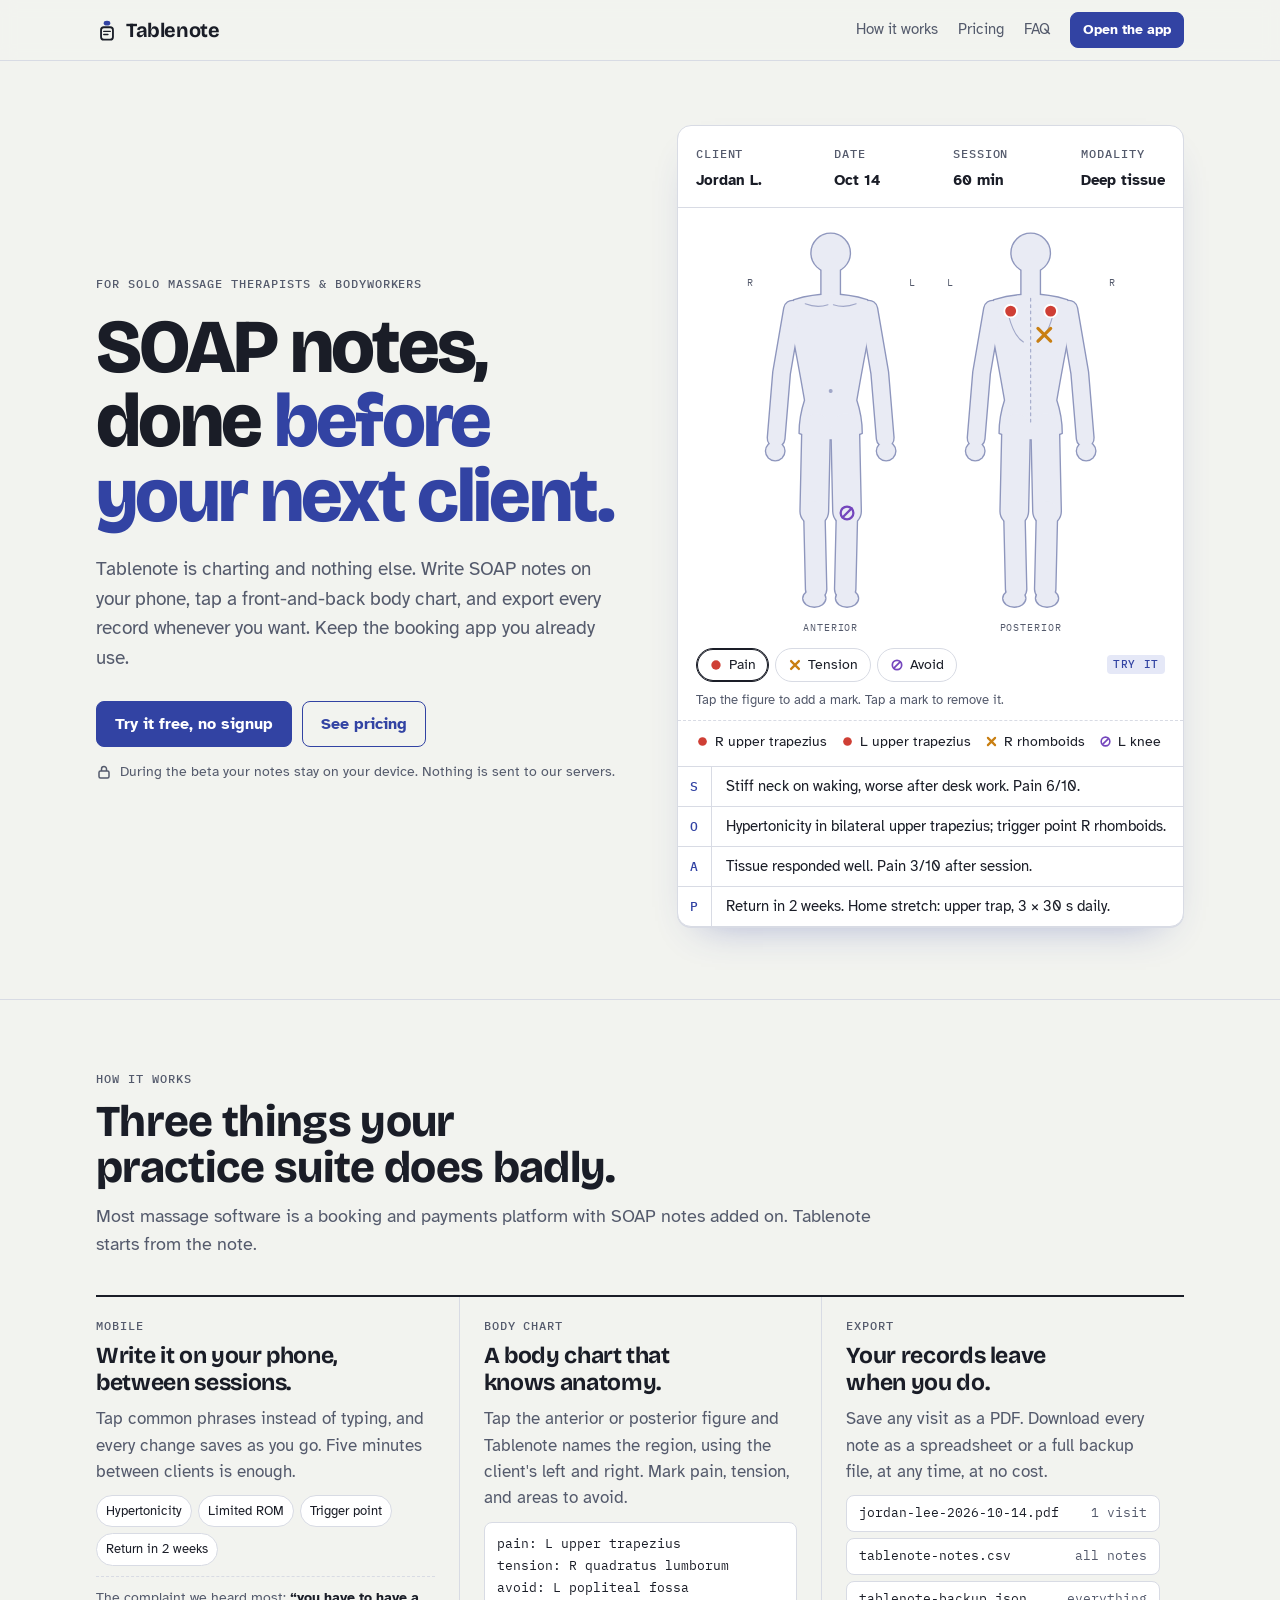
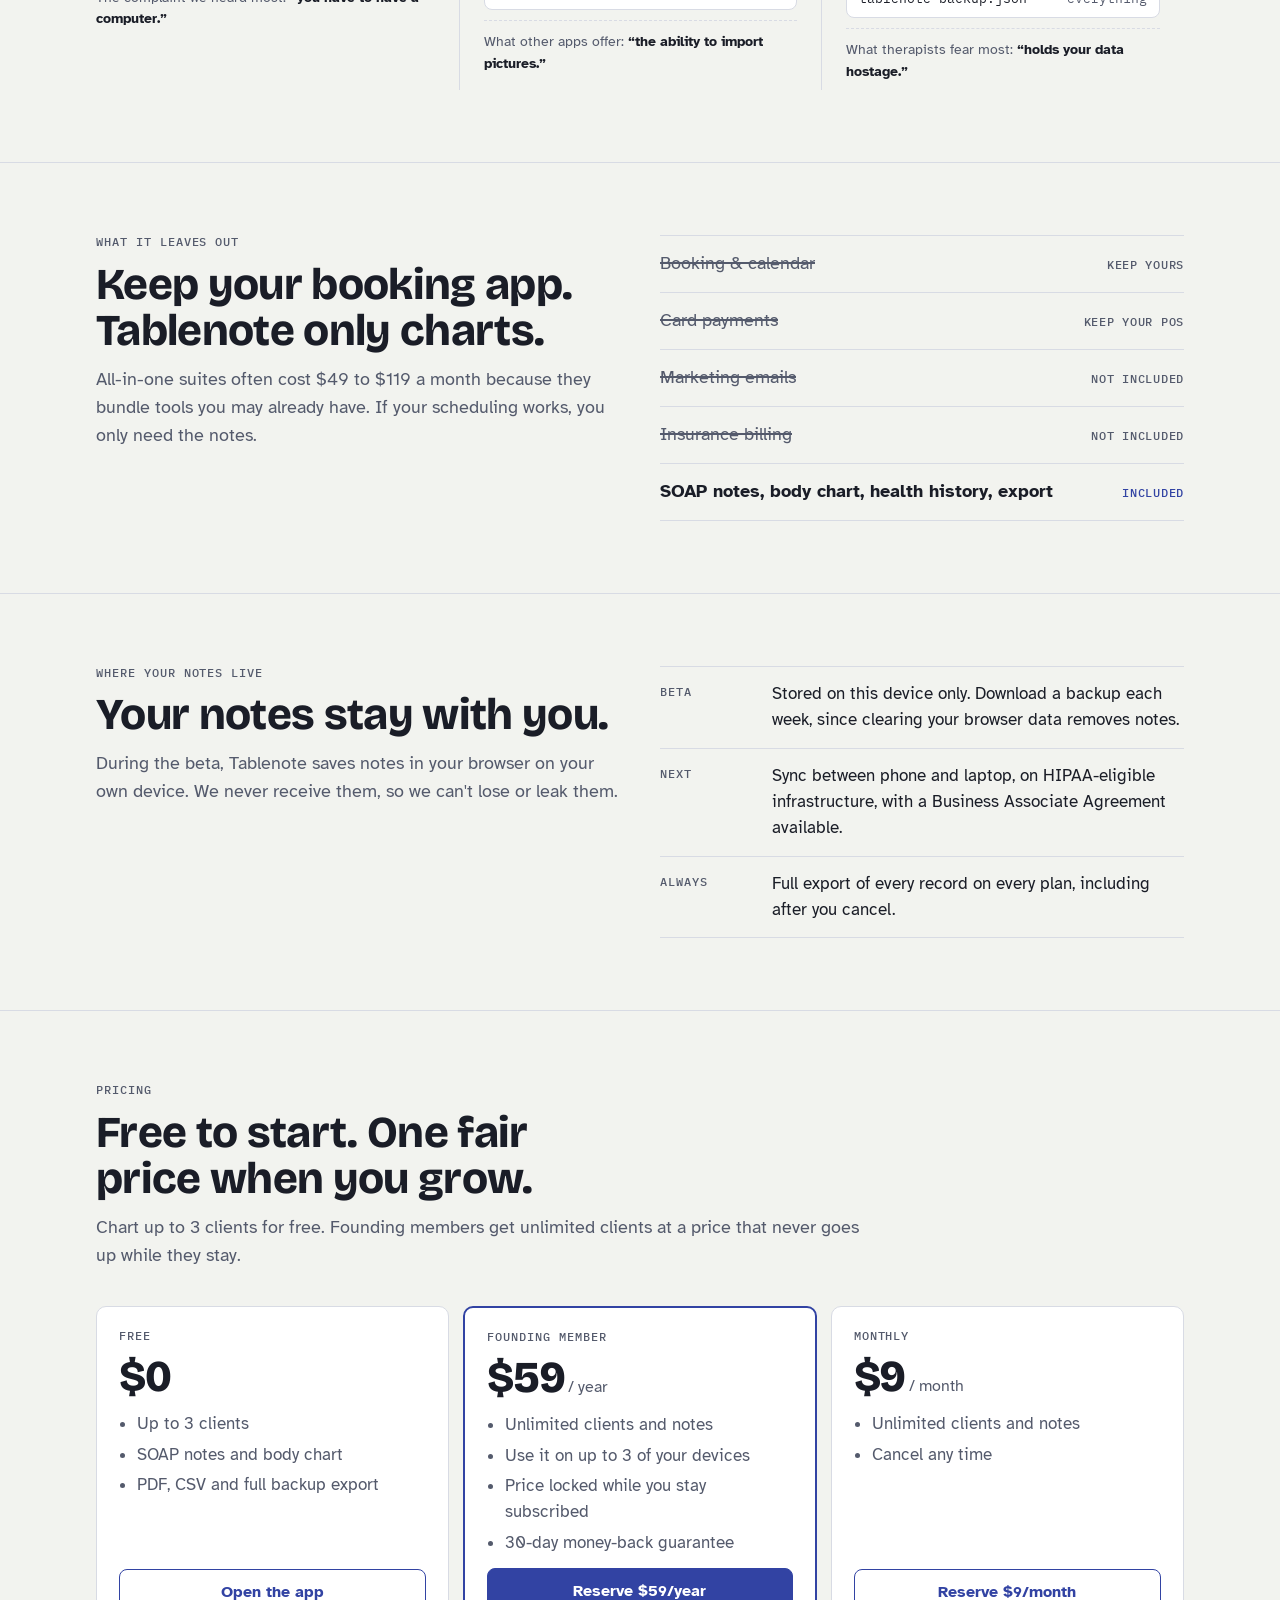
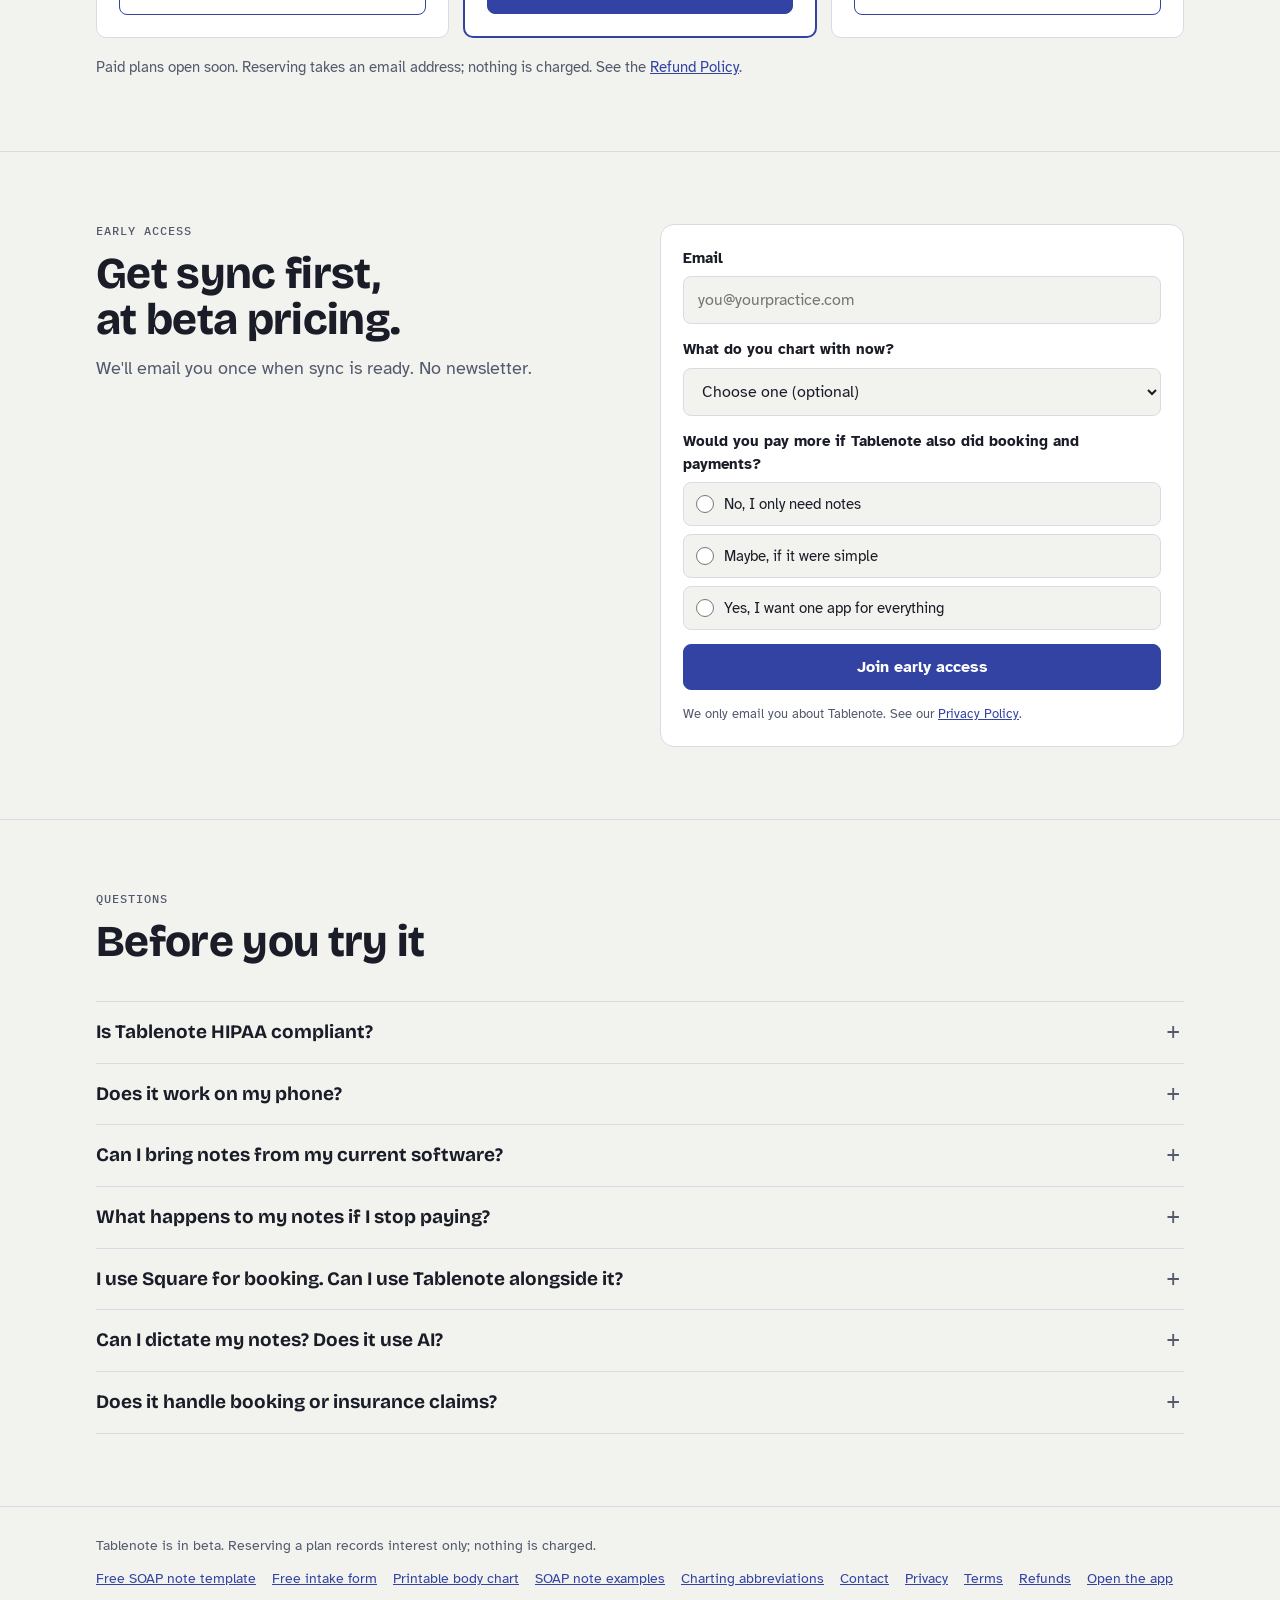
==== index.html @ 6bc7da78 "Add contact page, Square and dictation FAQ, monthly checkout switch Sales review needs a way to reac" ====
<!doctype html>
<html lang="en">
<head>
<meta charset="utf-8">
<meta name="viewport" content="width=device-width, initial-scale=1, viewport-fit=cover">
<title>Tablenote — SOAP notes for solo massage therapists</title>
<link rel="canonical" href="https://zircon1011a-prog.github.io/tablenote/">
<meta name="description" content="SOAP notes for massage therapists, on your phone. Tap a front-and-back body chart, and export every record as PDF or CSV anytime. Free for up to 3 clients.">
<meta property="og:title" content="Tablenote — SOAP notes for solo massage therapists">
<meta property="og:image" content="https://zircon1011a-prog.github.io/tablenote/assets/pitch/tablenote-hero.png">
<meta property="og:type" content="website">
<meta property="og:url" content="https://zircon1011a-prog.github.io/tablenote/">
<meta name="twitter:card" content="summary_large_image">
<meta property="og:description" content="Charting and nothing else. Mobile SOAP notes, a body chart you tap, and a full export whenever you want.">
<link rel="icon" href="assets/icon.svg" type="image/svg+xml">
<link rel="preconnect" href="https://fonts.googleapis.com">
<link rel="preconnect" href="https://fonts.gstatic.com" crossorigin>
<link rel="stylesheet" href="https://fonts.googleapis.com/css2?family=Atkinson+Hyperlegible:ital,wght@0,400;0,700;1,400&family=Bricolage+Grotesque:opsz,wght@12..96,500..800&family=IBM+Plex+Mono:wght@400;500&display=swap">
<link rel="stylesheet" href="assets/brand.css">
<!-- Visit counting (optional): paste the GoatCounter snippet from PUBLISH.md here. Landing page only, never inside /app. -->
<style>
  .wrap { max-width: 1120px; margin: 0 auto; padding-left: var(--gutter-l); padding-right: var(--gutter-r); }

  .top { position: sticky; top: env(safe-area-inset-top, 0px); z-index: 5; background: color-mix(in srgb, var(--paper) 92%, transparent); backdrop-filter: blur(8px); border-bottom: 1px solid var(--line); }
  .top .wrap { display: flex; align-items: center; justify-content: space-between; gap: 16px; padding-block: 12px; }
  .top nav { display: flex; align-items: center; gap: 20px; }
  .top nav a:not(.btn) { color: var(--ink-2); text-decoration: none; font-size: 15px; }
  .top nav a:not(.btn):hover { color: var(--ink); }
  @media (max-width: 720px) { .top nav a:not(.btn) { display: none; } }

  .hero .wrap { display: grid; grid-template-columns: minmax(0, 1.05fr) minmax(0, 1fr); gap: 48px; align-items: center; padding-block: 64px 72px; }
  @media (max-width: 900px) { .hero .wrap { grid-template-columns: minmax(0, 1fr); gap: 36px; padding-block: 40px 56px; } }
  .hero h1 { font-size: clamp(40px, 6.4vw, 76px); line-height: 0.98; font-weight: 800; letter-spacing: -0.035em; margin-top: 14px; }
  .hero h1 em { font-style: normal; color: var(--accent); }
  .hero .sub { font-size: 19px; color: var(--ink-2); max-width: 34em; margin: 22px 0 0; }
  .cta-row { display: flex; flex-wrap: wrap; gap: 10px; margin-top: 28px; }
  .fine { font-size: 14px; color: var(--ink-2); margin: 14px 0 0; display: flex; gap: 8px; align-items: flex-start; }
  .fine svg { flex: 0 0 auto; margin-top: 3px; }

  /* The demo card reads like a paper chart form */
  .chart-form { background: var(--surface); border: 1px solid var(--line); border-radius: 14px; box-shadow: 0 1px 0 var(--line), 0 18px 40px -24px color-mix(in srgb, var(--accent) 45%, transparent); overflow: hidden; }
  .cf-head { display: grid; grid-template-columns: repeat(4, minmax(0, auto)); justify-content: space-between; gap: 6px 14px; padding: 14px 18px; border-bottom: 1px solid var(--line); }
  @media (max-width: 480px) { .cf-head { grid-template-columns: repeat(2, minmax(0, 1fr)); } }
  .cf-head div { min-width: 0; }
  .cf-head b { display: block; font-size: 15px; font-weight: 700; margin-top: 3px; white-space: nowrap; overflow: hidden; text-overflow: ellipsis; }
  .cf-chart { padding: 14px 18px 6px; }
  .cf-chart .bodychart { width: 100%; height: auto; display: block; max-height: 420px; cursor: crosshair; touch-action: manipulation; }
  .cf-tools { display: flex; flex-wrap: wrap; gap: 10px; align-items: center; justify-content: space-between; padding: 0 18px 8px; }
  .cf-hint { font-size: 13px; color: var(--ink-2); margin: 0; padding: 0 18px 10px; }
  .cf-marks { list-style: none; margin: 0; padding: 10px 18px 14px; border-top: 1px dashed var(--line); display: flex; flex-wrap: wrap; gap: 6px 14px; min-height: 44px; font-size: 14px; }
  .cf-marks li { display: inline-flex; align-items: center; gap: 6px; }
  .cf-marks svg { width: 13px; height: 13px; }
  .cf-soap { border-top: 1px solid var(--line); }
  .cf-row { display: grid; grid-template-columns: 34px minmax(0, 1fr); border-top: 1px solid var(--line); }
  .cf-row:first-child { border-top: 0; }
  .cf-row .k { font: 500 13px/1 var(--f-mono); color: var(--accent); display: grid; place-items: center; border-right: 1px solid var(--line); }
  .cf-row p { margin: 0; padding: 9px 14px; font-size: 14.5px; line-height: 1.45; }
  .tag { display: inline-block; font: 500 11px/1 var(--f-mono); letter-spacing: 0.06em; text-transform: uppercase; padding: 4px 6px; border-radius: 4px; background: var(--accent-soft); color: var(--accent); }

  section.band { border-top: 1px solid var(--line); scroll-margin-top: 64px; }
  section.band > .wrap { padding-block: 72px; }
  @media (max-width: 720px) { section.band > .wrap { padding-block: 52px; } }
  .sec-head { display: grid; gap: 12px; max-width: 46em; margin-bottom: 36px; }
  .sec-head h2 { font-size: clamp(30px, 4vw, 44px); line-height: 1.05; font-weight: 750; }
  .sec-head p { margin: 0; color: var(--ink-2); font-size: 18px; }
  .sec-head.flush { margin-bottom: 0; }

  .three { display: grid; grid-template-columns: repeat(3, minmax(0, 1fr)); gap: 0; border-top: 2px solid var(--ink); }
  .three article { padding: 22px 24px 8px 0; display: grid; gap: 10px; align-content: start; }
  .three article + article { padding-left: 24px; border-left: 1px solid var(--line); }
  @media (max-width: 860px) {
    .three { grid-template-columns: minmax(0, 1fr); }
    .three article, .three article + article { padding: 22px 0; border-left: 0; border-top: 1px solid var(--line); }
    .three article:first-child { border-top: 0; }
  }
  .three h3 { font-size: 23px; line-height: 1.15; font-weight: 700; }
  .three p { margin: 0; color: var(--ink-2); }
  .quote { padding-top: 10px; border-top: 1px dashed var(--line); font-size: 14px; }
  .quote b { color: var(--ink); font-weight: 700; }
  .chips { display: flex; flex-wrap: wrap; gap: 6px; }
  .chips span { font-size: 13px; padding: 5px 9px; border-radius: 999px; border: 1px solid var(--line); background: var(--surface); }
  .regions { font: 400 13px/1.7 var(--f-mono); color: var(--ink); background: var(--surface); border: 1px solid var(--line); border-radius: 8px; padding: 10px 12px; }
  .files { display: grid; gap: 6px; }
  .files div { display: flex; justify-content: space-between; gap: 10px; font: 400 13px/1.3 var(--f-mono); background: var(--surface); border: 1px solid var(--line); border-radius: 8px; padding: 9px 12px; min-width: 0; }
  .files div span:first-child { overflow-wrap: anywhere; }
  .files div span:last-child { color: var(--ink-2); white-space: nowrap; }

  .split { display: grid; grid-template-columns: minmax(0, 1fr) minmax(0, 1fr); gap: 40px; align-items: start; }
  @media (max-width: 860px) { .split { grid-template-columns: minmax(0, 1fr); gap: 24px; } }
  .not { list-style: none; margin: 0; padding: 0; border-top: 1px solid var(--line); }
  .not li { display: flex; justify-content: space-between; align-items: baseline; gap: 12px; padding: 14px 0; border-bottom: 1px solid var(--line); font-size: 18px; }
  .not li s { text-decoration-thickness: 1.5px; color: var(--ink-2); }
  .not li span { font: 500 12px/1.6 var(--f-mono); color: var(--ink-2); text-transform: uppercase; letter-spacing: 0.06em; text-align: right; }
  .not li.yes { font-weight: 700; }
  .not li.yes span { color: var(--accent); }

  .data { margin: 0; border-top: 1px solid var(--line); }
  .data > div { display: grid; grid-template-columns: 96px minmax(0, 1fr); gap: 16px; padding: 14px 0; border-bottom: 1px solid var(--line); }
  @media (max-width: 480px) { .data > div { grid-template-columns: minmax(0, 1fr); gap: 4px; } }
  .data dt { padding-top: 4px; }
  .data dd { margin: 0; }

  .plans { display: grid; grid-template-columns: repeat(3, minmax(0, 1fr)); gap: 14px; }
  @media (max-width: 860px) { .plans { grid-template-columns: minmax(0, 1fr); } }
  .plan { background: var(--surface); border: 1px solid var(--line); border-radius: var(--r); padding: 22px; display: grid; grid-template-rows: auto auto 1fr auto; gap: 12px; }
  .plan.main { border: 2px solid var(--accent); }
  .plan .price { font: 800 44px/1 var(--f-display); letter-spacing: -0.03em; font-variant-numeric: tabular-nums; }
  .plan .price small { font: 400 16px/1 var(--f-body); color: var(--ink-2); letter-spacing: 0; }
  .plan ul { margin: 0; padding-left: 18px; color: var(--ink-2); display: grid; gap: 4px; align-content: start; }
  .plan .btn { width: 100%; }
  .after-plans { color: var(--ink-2); font-size: 15px; margin: 18px 0 0; }

  form.lead { display: grid; gap: 14px; background: var(--surface); border: 1px solid var(--line); border-radius: 14px; padding: 22px; }
  form.lead label { display: grid; gap: 6px; font-weight: 700; font-size: 15px; }
  form.lead input, form.lead select { min-height: 48px; padding: 0 14px; border-radius: 8px; border: 1px solid var(--line); background: var(--paper); color: var(--ink); font: 400 16px var(--f-body); width: 100%; }
  .ask { border: 0; margin: 0; padding: 0; display: grid; gap: 8px; min-width: 0; }
  .ask legend { font-weight: 700; font-size: 15px; padding: 0; margin-bottom: 6px; }
  form.lead .ask label { display: flex; align-items: center; gap: 10px; font-weight: 400; min-height: 44px; padding: 8px 12px; border: 1px solid var(--line); border-radius: 8px; background: var(--paper); cursor: pointer; }
  form.lead .ask label:has(input:checked) { border-color: var(--accent); box-shadow: inset 0 0 0 1px var(--accent); }
  form.lead .ask input { flex: 0 0 auto; width: 18px; height: 18px; min-height: 0; padding: 0; margin: 0; accent-color: var(--accent); }
  .chosen { font-size: 15px; color: var(--accent); font-weight: 700; margin: 0; }
  .thanks { margin: 0; padding: 12px 14px; border-radius: 8px; background: var(--accent-soft); color: var(--ink); font-weight: 700; }

  .faq details { border-top: 1px solid var(--line); }
  .faq details:last-of-type { border-bottom: 1px solid var(--line); }
  .faq summary { cursor: pointer; list-style: none; padding: 18px 36px 18px 0; font: 700 19px/1.3 var(--f-display); position: relative; }
  .faq summary::-webkit-details-marker { display: none; }
  .faq summary::after { content: "+"; position: absolute; right: 4px; top: 16px; font: 400 24px/1 var(--f-mono); color: var(--ink-2); }
  .faq details[open] summary::after { content: "−"; }
  .faq details p { margin: 0 0 20px; color: var(--ink-2); max-width: 42em; }

  footer { border-top: 1px solid var(--line); }
  footer .wrap { display: flex; flex-wrap: wrap; gap: 12px 24px; justify-content: space-between; align-items: center; padding-block: 28px 40px; color: var(--ink-2); font-size: 14px; }
</style>
</head>
<body>

<header class="top">
  <div class="wrap">
    <a class="wordmark" href="#top" aria-label="Tablenote home">
      <svg viewBox="0 0 24 24" aria-hidden="true"><ellipse cx="12" cy="4.6" rx="3.6" ry="2.6" fill="var(--accent)"/><rect x="5.5" y="9" width="13" height="13.5" rx="3" fill="none" stroke="var(--ink)" stroke-width="2"/><path d="M8.5 13.5h7M8.5 17h4.5" stroke="var(--ink)" stroke-width="1.6" stroke-linecap="round"/></svg>
      Tablenote
    </a>
    <nav aria-label="Main">
      <a href="#how">How it works</a>
      <a href="#pricing">Pricing</a>
      <a href="#faq">FAQ</a>
      <a class="btn small" href="app/" data-track="nav-open-app">Open the app</a>
    </nav>
  </div>
</header>

<main id="top">
  <section class="hero">
    <div class="wrap">
      <div>
        <span class="label">For solo massage therapists &amp; bodyworkers</span>
        <h1>SOAP notes, done <em>before your next client.</em></h1>
        <p class="sub">Tablenote is charting and nothing else. Write SOAP notes on your phone, tap a front-and-back body chart, and export every record whenever you want. Keep the booking app you already use.</p>
        <div class="cta-row">
          <a class="btn" href="app/" data-track="hero-try-app">Try it free, no signup</a>
          <a class="btn ghost" href="#pricing" data-track="hero-pricing">See pricing</a>
        </div>
        <p class="fine"><svg width="16" height="16" viewBox="0 0 16 16" aria-hidden="true"><rect x="3" y="7" width="10" height="7" rx="1.5" fill="none" stroke="var(--ink-2)" stroke-width="1.5"/><path d="M5.5 7V5a2.5 2.5 0 0 1 5 0v2" fill="none" stroke="var(--ink-2)" stroke-width="1.5"/></svg>During the beta your notes stay on your device. Nothing is sent to our servers.</p>
      </div>

      <div class="chart-form" aria-label="Interactive example of a Tablenote SOAP note">
        <div class="cf-head">
          <div><span class="label">Client</span><b>Jordan L.</b></div>
          <div><span class="label">Date</span><b>Oct 14</b></div>
          <div><span class="label">Session</span><b>60 min</b></div>
          <div><span class="label">Modality</span><b>Deep tissue</b></div>
        </div>
        <div class="cf-chart" id="demo-chart"></div>
        <div class="cf-tools">
          <div class="legend" role="group" aria-label="Mark type" id="demo-legend"></div>
          <span class="tag">Try it</span>
        </div>
        <p class="cf-hint">Tap the figure to add a mark. Tap a mark to remove it.</p>
        <ul class="cf-marks" id="demo-marks" aria-live="polite"></ul>
        <div class="cf-soap">
          <div class="cf-row"><span class="k">S</span><p>Stiff neck on waking, worse after desk work. Pain 6/10.</p></div>
          <div class="cf-row"><span class="k">O</span><p>Hypertonicity in bilateral upper trapezius; trigger point R rhomboids.</p></div>
          <div class="cf-row"><span class="k">A</span><p>Tissue responded well. Pain 3/10 after session.</p></div>
          <div class="cf-row"><span class="k">P</span><p>Return in 2 weeks. Home stretch: upper trap, 3 × 30 s daily.</p></div>
        </div>
      </div>
    </div>
  </section>

  <section class="band" id="how">
    <div class="wrap">
      <div class="sec-head">
        <span class="label">How it works</span>
        <h2>Three things your practice suite does badly.</h2>
        <p>Most massage software is a booking and payments platform with SOAP notes added on. Tablenote starts from the note.</p>
      </div>
      <div class="three">
        <article>
          <span class="label">Mobile</span>
          <h3>Write it on your phone, between sessions.</h3>
          <p>Tap common phrases instead of typing, and every change saves as you go. Five minutes between clients is enough.</p>
          <div class="chips" aria-label="Example quick phrases"><span>Hypertonicity</span><span>Limited ROM</span><span>Trigger point</span><span>Return in 2 weeks</span></div>
          <p class="quote">The complaint we heard most: <b>“you have to have a computer.”</b></p>
        </article>
        <article>
          <span class="label">Body chart</span>
          <h3>A body chart that knows anatomy.</h3>
          <p>Tap the anterior or posterior figure and Tablenote names the region, using the client's left and right. Mark pain, tension, and areas to avoid.</p>
          <div class="regions">pain: L upper trapezius<br>tension: R quadratus lumborum<br>avoid: L popliteal fossa</div>
          <p class="quote">What other apps offer: <b>“the ability to import pictures.”</b></p>
        </article>
        <article>
          <span class="label">Export</span>
          <h3>Your records leave when you do.</h3>
          <p>Save any visit as a PDF. Download every note as a spreadsheet or a full backup file, at any time, at no cost.</p>
          <div class="files"><div><span>jordan-lee-2026-10-14.pdf</span><span>1 visit</span></div><div><span>tablenote-notes.csv</span><span>all notes</span></div><div><span>tablenote-backup.json</span><span>everything</span></div></div>
          <p class="quote">What therapists fear most: <b>“holds your data hostage.”</b></p>
        </article>
      </div>
    </div>
  </section>

  <section class="band">
    <div class="wrap split">
      <div class="sec-head flush">
        <span class="label">What it leaves out</span>
        <h2>Keep your booking app. Tablenote only charts.</h2>
        <p>All-in-one suites often cost $49 to $119 a month because they bundle tools you may already have. If your scheduling works, you only need the notes.</p>
      </div>
      <ul class="not">
        <li><s>Booking &amp; calendar</s><span>Keep yours</span></li>
        <li><s>Card payments</s><span>Keep your POS</span></li>
        <li><s>Marketing emails</s><span>Not included</span></li>
        <li><s>Insurance billing</s><span>Not included</span></li>
        <li class="yes">SOAP notes, body chart, health history, export<span>Included</span></li>
      </ul>
    </div>
  </section>

  <section class="band">
    <div class="wrap split">
      <div class="sec-head flush">
        <span class="label">Where your notes live</span>
        <h2>Your notes stay with you.</h2>
        <p>During the beta, Tablenote saves notes in your browser on your own device. We never receive them, so we can't lose or leak them.</p>
      </div>
      <dl class="data">
        <div><dt class="label">Beta</dt><dd>Stored on this device only. Download a backup each week, since clearing your browser data removes notes.</dd></div>
        <div><dt class="label">Next</dt><dd>Sync between phone and laptop, on HIPAA-eligible infrastructure, with a Business Associate Agreement available.</dd></div>
        <div><dt class="label">Always</dt><dd>Full export of every record on every plan, including after you cancel.</dd></div>
      </dl>
    </div>
  </section>

  <section class="band" id="pricing">
    <div class="wrap">
      <div class="sec-head">
        <span class="label">Pricing</span>
        <h2>Free to start. One fair price when you grow.</h2>
        <p>Chart up to 3 clients for free. Founding members get unlimited clients at a price that never goes up while they stay.</p>
      </div>
      <div class="plans">
        <div class="plan">
          <span class="label">Free</span>
          <div class="price">$0</div>
          <ul><li>Up to 3 clients</li><li>SOAP notes and body chart</li><li>PDF, CSV and full backup export</li></ul>
          <a class="btn ghost" href="app/" data-track="plan-free-open-app">Open the app</a>
        </div>
        <div class="plan main">
          <span class="label">Founding member</span>
          <div class="price">$59<small> / year</small></div>
          <ul><li>Unlimited clients and notes</li><li>Use it on up to 3 of your devices</li><li>Price locked while you stay subscribed</li><li>30-day money-back guarantee</li></ul>
          <button class="btn" type="button" data-plan="founding-59" id="buy-founding">Reserve $59/year</button>
        </div>
        <div class="plan">
          <span class="label">Monthly</span>
          <div class="price">$9<small> / month</small></div>
          <ul><li>Unlimited clients and notes</li><li>Cancel any time</li></ul>
          <button class="btn ghost" type="button" data-plan="solo-monthly-9" id="buy-monthly">Reserve $9/month</button>
        </div>
      </div>
      <p class="after-plans" id="after-plans">Paid plans open soon. Reserving takes an email address; nothing is charged. See the <a href="refund.html">Refund Policy</a>.</p>
    </div>
  </section>

  <section class="band" id="signup">
    <div class="wrap split">
      <div class="sec-head flush">
        <span class="label">Early access</span>
        <h2>Get sync first, at beta pricing.</h2>
        <p>We'll email you once when sync is ready. No newsletter.</p>
      </div>
      <!-- Submissions are relayed by FormSubmit to the owner's inbox. The action uses FormSubmit's alias, not the address. -->
      <form class="lead" id="lead" action="https://formsubmit.co/ajax/a31453b1dc8c84718be297694be344b1" method="POST">
        <input type="hidden" name="_subject" value="Tablenote early access sign-up">
        <input type="hidden" name="_template" value="table">
        <input type="text" name="_honey" tabindex="-1" autocomplete="off" aria-hidden="true" style="position:absolute;left:-9999px;width:1px;height:1px;opacity:0">
        <p class="chosen" id="lead-chosen" hidden></p>
        <label for="lead-email">Email
          <input type="email" id="lead-email" name="email" autocomplete="email" placeholder="you@yourpractice.com" required>
        </label>
        <label for="lead-current">What do you chart with now?
          <select id="lead-current" name="current_tool">
            <option value="">Choose one (optional)</option>
            <option>Paper forms</option>
            <option>ClinicSense</option>
            <option>MassageBook</option>
            <option>SimplePractice</option>
            <option>Jane</option>
            <option>Notes app / Google Docs</option>
            <option>Something else</option>
          </select>
        </label>
        <fieldset class="ask" id="lead-allinone">
          <legend>Would you pay more if Tablenote also did booking and payments?</legend>
          <label for="aio-no"><input type="radio" id="aio-no" name="wants_booking" value="no-notes-only"> No, I only need notes</label>
          <label for="aio-maybe"><input type="radio" id="aio-maybe" name="wants_booking" value="maybe"> Maybe, if it were simple</label>
          <label for="aio-yes"><input type="radio" id="aio-yes" name="wants_booking" value="yes-all-in-one"> Yes, I want one app for everything</label>
        </fieldset>
        <input type="hidden" name="plan" id="lead-plan" value="">
        <button class="btn" type="submit" id="lead-submit">Join early access</button>
        <p class="thanks" id="lead-thanks" hidden>You're on the list. We'll email you when sync is ready.</p>
        <p class="hint" style="margin:0;font-size:13px;color:var(--ink-2)">We only email you about Tablenote. See our <a href="privacy.html">Privacy Policy</a>.</p>
      </form>
    </div>
  </section>

  <section class="band faq" id="faq">
    <div class="wrap">
      <div class="sec-head"><span class="label">Questions</span><h2>Before you try it</h2></div>
      <details>
        <summary>Is Tablenote HIPAA compliant?</summary>
        <p>During the beta your notes never leave your device, so we never receive or store client health information. The sync version will run on HIPAA-eligible infrastructure, and we'll sign a Business Associate Agreement with you before you use it for client records.</p>
      </details>
      <details>
        <summary>Does it work on my phone?</summary>
        <p>Yes. It runs in Safari or Chrome on any recent phone, tablet or laptop. Add it to your home screen and it opens like an app.</p>
      </details>
      <details>
        <summary>Can I bring notes from my current software?</summary>
        <p>Not yet. Tell us what you use in the early-access form and we'll build the importers people ask for most.</p>
      </details>
      <details>
        <summary>What happens to my notes if I stop paying?</summary>
        <p>You keep export access. Download every note as PDF, CSV, or a full backup file at any time, including after you cancel.</p>
      </details>
      <details>
        <summary>I use Square for booking. Can I use Tablenote alongside it?</summary>
        <p>Yes. The two don't connect, and they don't need to. Keep booking and payments in Square, and write your notes here.</p>
      </details>
      <details>
        <summary>Can I dictate my notes? Does it use AI?</summary>
        <p>Tablenote has no AI and never records a session. To speak a note, tap the microphone on your phone's keyboard. That dictation is handled by your phone's own software, not by Tablenote.</p>
      </details>
      <details>
        <summary>Does it handle booking or insurance claims?</summary>
        <p>No. Tablenote is only for charting. Keep your booking and payment tools, and use Tablenote for the notes.</p>
      </details>
    </div>
  </section>
</main>

<footer>
  <div class="wrap">
    <span>Tablenote is in beta. Reserving a plan records interest only; nothing is charged.</span>
    <span class="row" style="display:flex;gap:16px;flex-wrap:wrap"><a href="soap-note-template.html">Free SOAP note template</a><a href="massage-intake-form.html">Free intake form</a><a href="massage-body-chart.html">Printable body chart</a><a href="massage-soap-note-examples.html">SOAP note examples</a><a href="massage-charting-abbreviations.html">Charting abbreviations</a><a href="contact.html">Contact</a><a href="privacy.html">Privacy</a><a href="terms.html">Terms</a><a href="refund.html">Refunds</a><a href="app/">Open the app</a></span>
  </div>
</footer>

<script src="assets/bodychart.js"></script>
<script>
(function () {
  // Cookie-free counts via hits.sh (no account). Each key's total is public at https://hits.sh/<key>/
  // Skipped on localhost so testing doesn't inflate the numbers. Landing page only, never in /app.
  var COUNT = 'https://hits.sh/zircon1011a-prog.github.io/tablenote/';
  var live = !/^(localhost|127\.0\.0\.1|\[::1\])$/.test(location.hostname);
  function hit(key) { if (live) { var i = new Image(); i.referrerPolicy = 'no-referrer'; i.src = COUNT + key + '.svg'; } }
  function track(name) {
    hit('e-' + name);
    try { if (window.goatcounter && window.goatcounter.count) window.goatcounter.count({ path: 'event-' + name, title: name, event: true }); } catch (e) {}
  }
  hit('visit');
  document.querySelectorAll('[data-track]').forEach(function (a) {
    a.addEventListener('click', function () { track(a.getAttribute('data-track')); });
  });

  // Hero demo: a live body chart preloaded with example marks
  var sample = [
    { id: 'a', view: 'back', x: 122, y: 98, type: 'pain' },
    { id: 'b', view: 'back', x: 78, y: 98, type: 'pain' },
    { id: 'c', view: 'back', x: 115, y: 124, type: 'tension' },
    { id: 'd', view: 'front', x: 118, y: 320, type: 'avoid' }
  ];
  sample.forEach(function (m) { m.region = BodyChart.region(m.view, m.x, m.y); });
  var list = document.getElementById('demo-marks');
  function renderList(marks) {
    list.innerHTML = marks.length ? '' : '<li style="color:var(--ink-2)">No marks yet. Tap the figure.</li>';
    marks.forEach(function (m) {
      var li = document.createElement('li');
      li.innerHTML = BodyChart.glyphSVG(m.type);
      li.appendChild(document.createTextNode(m.region));
      list.appendChild(li);
    });
  }
  var tracked = false;
  var chart = BodyChart.create(document.getElementById('demo-chart'), {
    marks: sample, type: 'pain',
    onChange: function (m) { renderList(m); if (!tracked) { track('demo-mark'); tracked = true; } }
  });
  renderList(sample);

  var legend = document.getElementById('demo-legend');
  Object.keys(BodyChart.TYPES).forEach(function (t, i) {
    var b = document.createElement('button');
    b.type = 'button';
    b.setAttribute('aria-pressed', i === 0 ? 'true' : 'false');
    b.innerHTML = BodyChart.glyphSVG(t) + BodyChart.TYPES[t].label.split(' /')[0];
    b.addEventListener('click', function () {
      legend.querySelectorAll('button').forEach(function (x) { x.setAttribute('aria-pressed', 'false'); });
      b.setAttribute('aria-pressed', 'true');
      chart.setType(t);
    });
    legend.appendChild(b);
  });

  // "Reserve" = pre-payment intent. Record the plan, then move to the form.
  // Set this to the Lemon Squeezy checkout link when sales open; the founding button then goes straight to checkout.
  var CHECKOUT_URL = '';
  var MONTHLY_CHECKOUT_URL = '';
  function toCheckout(id, url, label, event) {
    var old = document.getElementById(id);
    var link = document.createElement('a');
    link.className = old.className; link.href = url; link.textContent = label;
    link.addEventListener('click', function () { track(event); });
    old.replaceWith(link);
  }
  if (MONTHLY_CHECKOUT_URL) toCheckout('buy-monthly', MONTHLY_CHECKOUT_URL, 'Start monthly', 'checkout-monthly-9');
  if (CHECKOUT_URL) {
    toCheckout('buy-founding', CHECKOUT_URL, 'Become a founding member', 'checkout-founding-59');
    document.getElementById('after-plans').innerHTML = 'Secure checkout by Lemon Squeezy, which handles payment and sales tax. 30-day money-back guarantee. See the <a href="refund.html">Refund Policy</a>.';
  }
  var names = { 'founding-59': 'Founding member, $59/year', 'solo-monthly-9': 'Monthly, $9/month' };
  document.querySelectorAll('[data-plan]').forEach(function (b) {
    b.addEventListener('click', function () {
      var plan = b.getAttribute('data-plan');
      document.getElementById('lead-plan').value = plan;
      var chosen = document.getElementById('lead-chosen');
      chosen.textContent = 'Reserving: ' + names[plan];
      chosen.hidden = false;
      document.getElementById('lead-submit').textContent = 'Reserve my price';
      track('plan-' + plan);
      document.getElementById('signup').scrollIntoView({ behavior: 'smooth' });
      setTimeout(function () { document.getElementById('lead-email').focus({ preventScroll: true }); }, 400);
    });
  });

  var form = document.getElementById('lead');
  var thanks = document.getElementById('lead-thanks');
  form.addEventListener('submit', function (e) {
    e.preventDefault();
    var action = form.getAttribute('action');
    var done = function () {
      thanks.textContent = "You're on the list. We'll email you when sync is ready.";
      thanks.hidden = false;
      document.getElementById('lead-submit').disabled = true;
      track('lead-submit');
    };
    if (!action || !live) { done(); return; }
    var submit = document.getElementById('lead-submit');
    submit.disabled = true;
    fetch(action, { method: 'POST', body: new FormData(form), headers: { Accept: 'application/json' } })
      .then(function (r) { return r.json(); })
      .then(function (j) { if (String(j.success) === 'true') done(); else throw new Error(j.message || 'rejected'); })
      .catch(function () {
        submit.disabled = false;
        thanks.textContent = "That didn't go through. Check your connection and try again.";
        thanks.hidden = false;
      });
  });
})();
</script>
</body>
</html>
---- assets/brand.css ----
/* Tablenote brand tokens.
   Layout idea: a clinical chart form — ruled sections, mono field labels, an anatomy-ink accent.
   Marker colors (pain / tension / avoid) are semantic and separate from the accent. */
:root {
  --paper: #f2f3ef;        /* cool table linen */
  --surface: #ffffff;
  --ink: #1a1d27;
  --ink-2: #545a6c;
  --line: #d8dbe4;
  --accent: #3243a3;       /* anatomy-textbook ink */
  --accent-ink: #ffffff;
  --accent-soft: #e5e8f7;
  --tissue: #e9ebf4;       /* body chart fill */
  --tissue-line: #8e96bd;
  --pain: #cf3f35;
  --tension: #c97f12;
  --avoid: #7446bd;
  --warn-bg: #fbf1dc;
  --warn-ink: #6b4a08;

  --f-display: "Bricolage Grotesque", "Avenir Next", "Segoe UI", system-ui, sans-serif;
  --f-body: "Atkinson Hyperlegible", "Helvetica Neue", Arial, system-ui, sans-serif;
  --f-mono: "IBM Plex Mono", ui-monospace, "SF Mono", Menlo, monospace;

  --r: 10px;
  --gutter-l: max(16px, env(safe-area-inset-left, 0px));
  --gutter-r: max(16px, env(safe-area-inset-right, 0px));
  color-scheme: light;
}
@media (prefers-color-scheme: dark) {
  :root:not([data-theme="light"]) {
    --paper: #12141b; --surface: #1b1e28; --ink: #e8eaf2; --ink-2: #a2a7ba; --line: #2d3142;
    --accent: #8f9cf2; --accent-ink: #10121a; --accent-soft: #252a4a;
    --tissue: #262a3a; --tissue-line: #5d6488;
    --pain: #f06a5f; --tension: #eaa443; --avoid: #ab88f0;
    --warn-bg: #3a2e12; --warn-ink: #f2d38d;
    color-scheme: dark;
  }
}
:root[data-theme="dark"] {
  --paper: #12141b; --surface: #1b1e28; --ink: #e8eaf2; --ink-2: #a2a7ba; --line: #2d3142;
  --accent: #8f9cf2; --accent-ink: #10121a; --accent-soft: #252a4a;
  --tissue: #262a3a; --tissue-line: #5d6488;
  --pain: #f06a5f; --tension: #eaa443; --avoid: #ab88f0;
  --warn-bg: #3a2e12; --warn-ink: #f2d38d;
  color-scheme: dark;
}

*, *::before, *::after { box-sizing: border-box; }
html { -webkit-text-size-adjust: 100%; }
body {
  margin: 0;
  background: var(--paper);
  color: var(--ink);
  font: 17px/1.55 var(--f-body);
}
h1, h2, h3 { font-family: var(--f-display); text-wrap: balance; letter-spacing: -0.015em; margin: 0; }
a { color: var(--accent); }
:focus-visible { outline: 2px solid var(--accent); outline-offset: 2px; border-radius: 4px; }
[hidden] { display: none !important; }

.label {
  font: 500 12px/1.2 var(--f-mono);
  letter-spacing: 0.08em;
  text-transform: uppercase;
  color: var(--ink-2);
}
.wordmark { display: inline-flex; align-items: center; gap: 8px; font: 700 20px/1 var(--f-display); color: var(--ink); text-decoration: none; letter-spacing: -0.02em; }
.wordmark svg { width: 22px; height: 22px; }

.btn {
  appearance: none; display: inline-flex; align-items: center; justify-content: center; gap: 8px;
  min-height: 46px; padding: 0 18px; border-radius: 8px; border: 1px solid var(--accent);
  background: var(--accent); color: var(--accent-ink);
  font: 700 16px/1 var(--f-body); text-decoration: none; cursor: pointer;
}
.btn:hover { filter: brightness(1.08); }
.btn.ghost { background: transparent; color: var(--accent); }
.btn.quiet { background: transparent; color: var(--ink); border-color: var(--line); }
.btn.small { min-height: 36px; padding: 0 12px; font-size: 14px; }
.btn.danger { background: transparent; color: var(--pain); border-color: var(--pain); }

/* Marker legend chips, shared by the landing demo and the app */
.legend { display: flex; flex-wrap: wrap; gap: 6px; }
.legend button {
  appearance: none; display: inline-flex; align-items: center; gap: 6px;
  min-height: 34px; padding: 0 12px; border-radius: 999px;
  border: 1px solid var(--line); background: var(--surface); color: var(--ink);
  font: 500 14px/1 var(--f-body); cursor: pointer;
}
.legend button[aria-pressed="true"] { border-color: var(--ink); box-shadow: inset 0 0 0 1px var(--ink); }
.legend svg { width: 14px; height: 14px; }

@media (prefers-reduced-motion: reduce) {
  *, *::before, *::after { animation: none !important; transition: none !important; scroll-behavior: auto !important; }
}
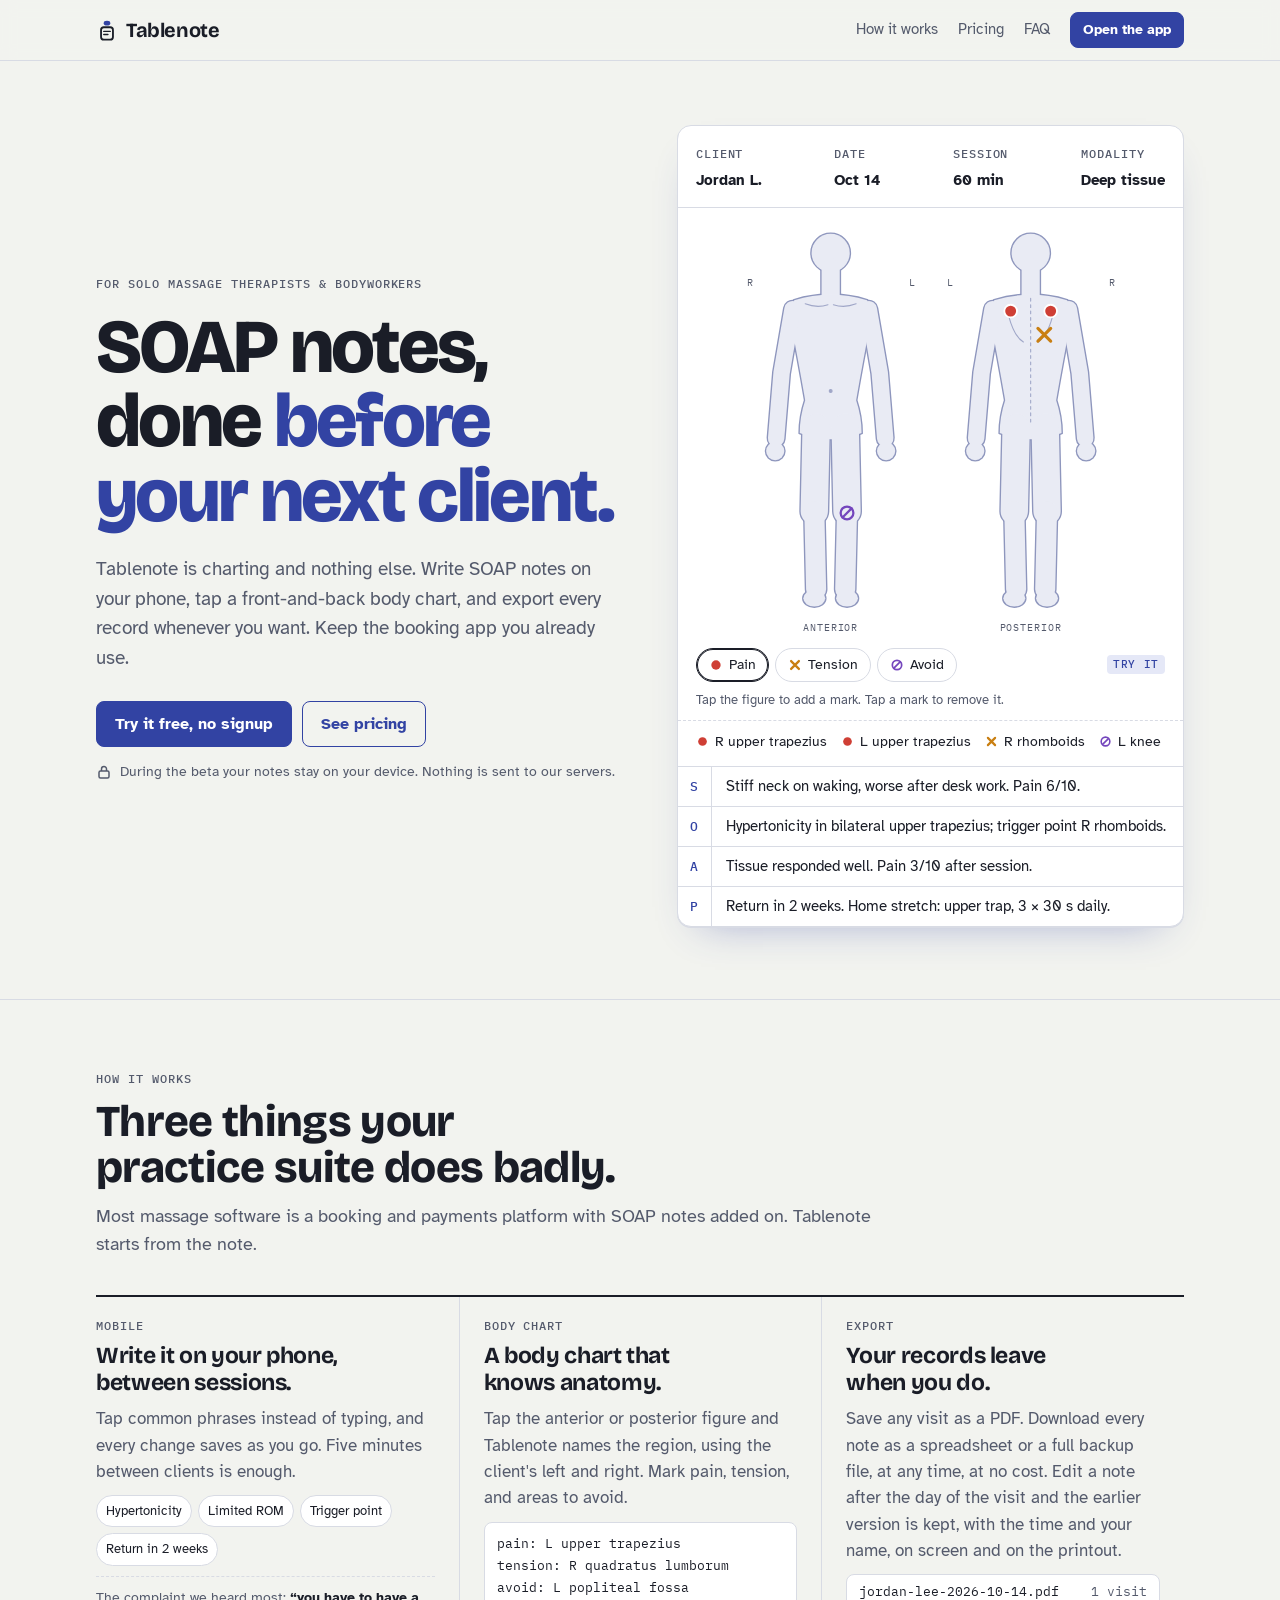
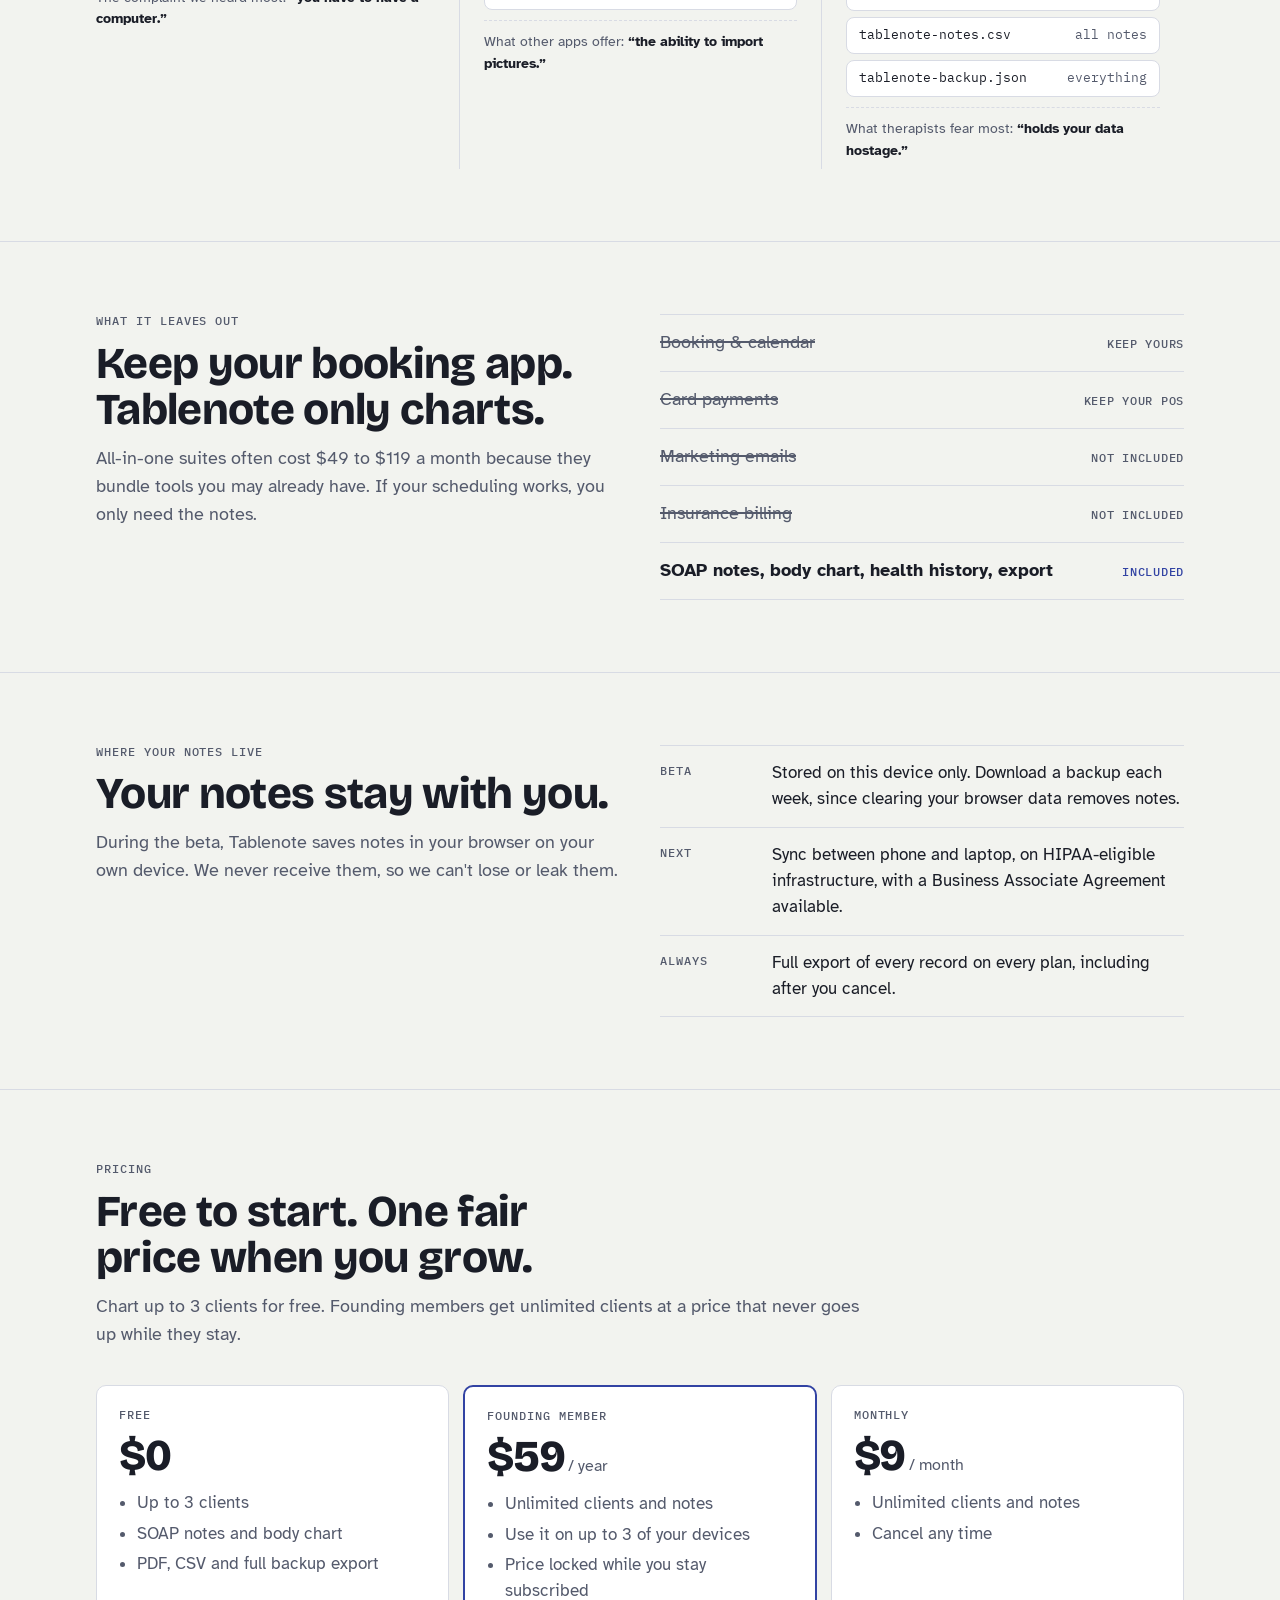
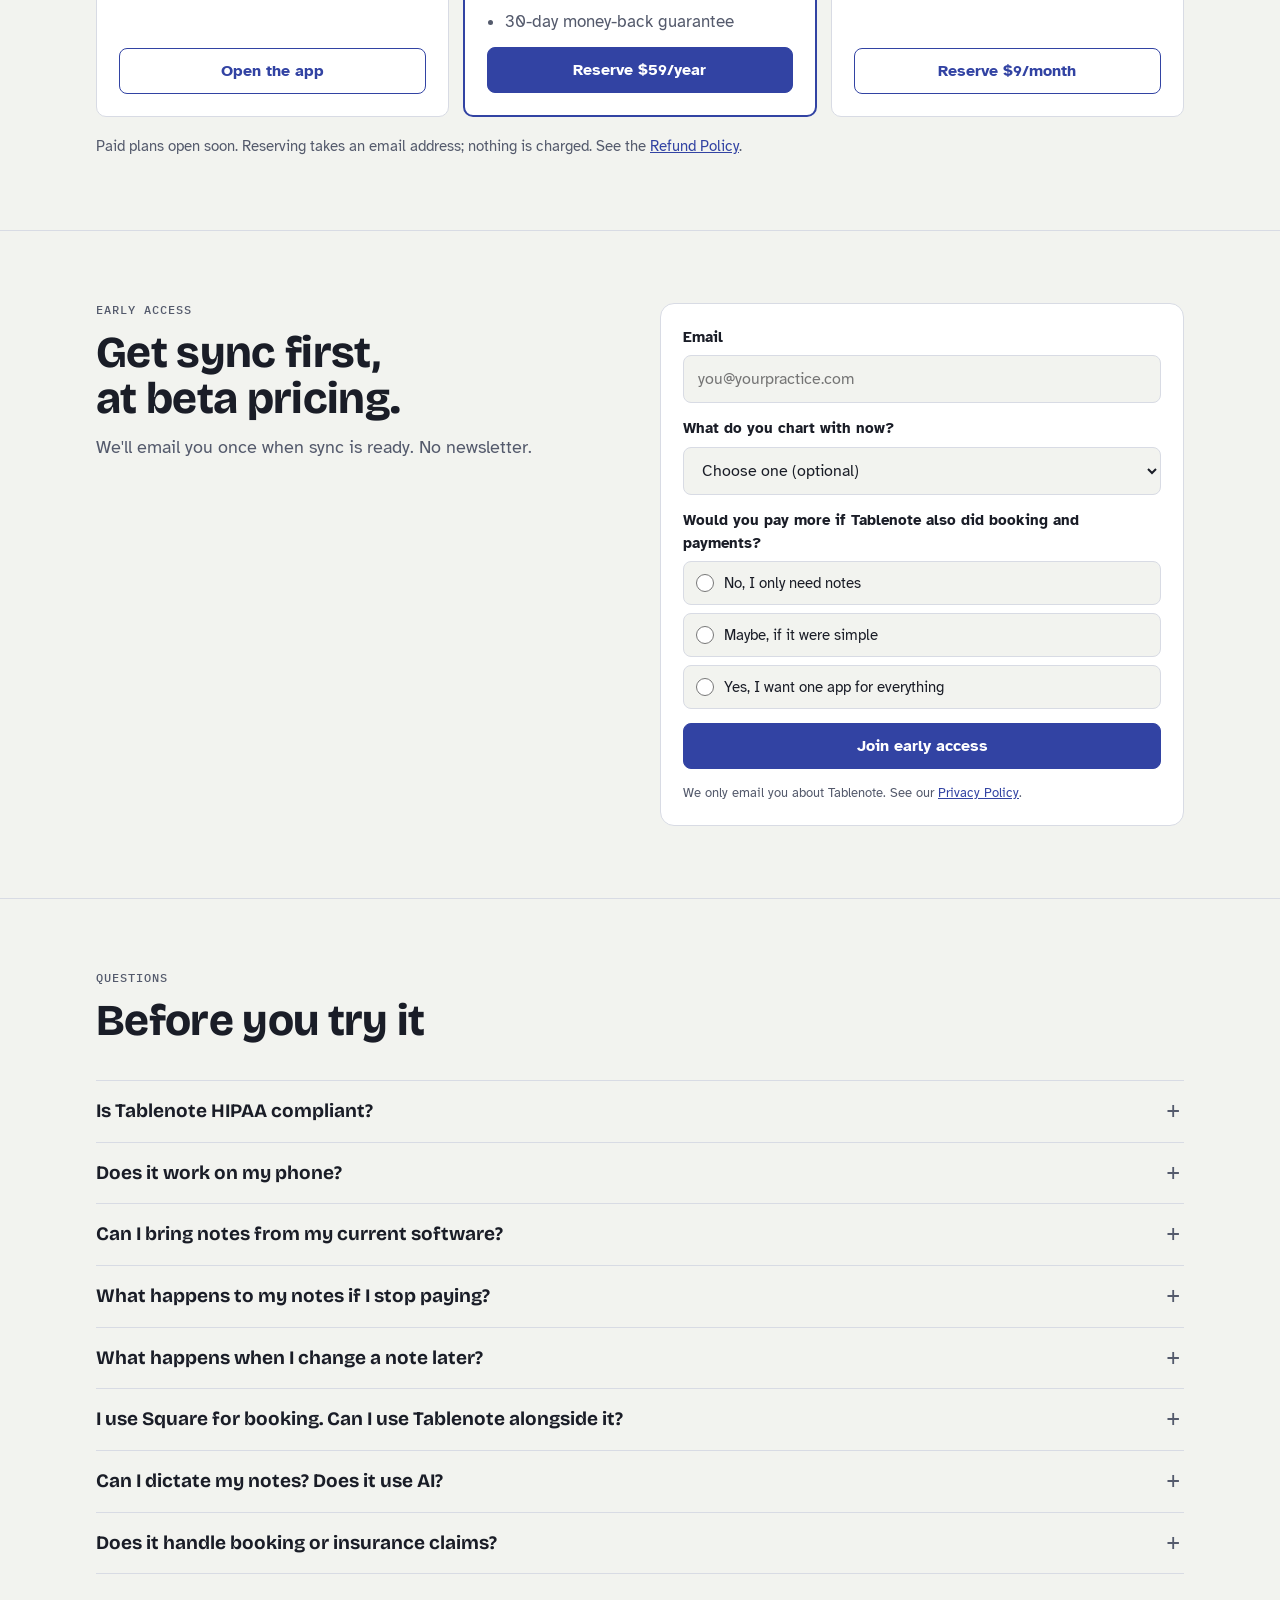
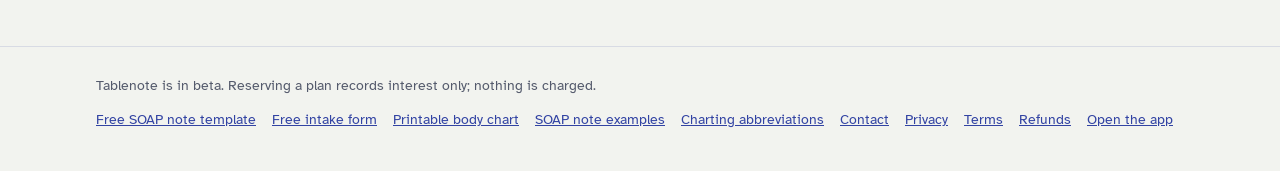
==== commit a81296f5: "Keep earlier versions when a note is edited after 24 hours Edits made after the first day save the p" ====
--- a/index.html
+++ b/index.html
@@ -213,7 +213,7 @@
         <article>
           <span class="label">Export</span>
           <h3>Your records leave when you do.</h3>
-          <p>Save any visit as a PDF. Download every note as a spreadsheet or a full backup file, at any time, at no cost.</p>
+          <p>Save any visit as a PDF. Download every note as a spreadsheet or a full backup file, at any time, at no cost. Edit a note after the day of the visit and the earlier version is kept, with the time and your name, on screen and on the printout.</p>
           <div class="files"><div><span>jordan-lee-2026-10-14.pdf</span><span>1 visit</span></div><div><span>tablenote-notes.csv</span><span>all notes</span></div><div><span>tablenote-backup.json</span><span>everything</span></div></div>
           <p class="quote">What therapists fear most: <b>“holds your data hostage.”</b></p>
         </article>
@@ -346,6 +346,10 @@
         <p>You keep export access. Download every note as PDF, CSV, or a full backup file at any time, including after you cancel.</p>
       </details>
       <details>
+        <summary>What happens when I change a note later?</summary>
+        <p>For the first 24 hours a note is a draft, so you can finish it after your last client. After that, any change keeps the earlier version with the date, time and your name, and the PDF prints the full amendment history. Many licensing boards and insurers expect records that show what was changed and when; check your own state or province's rules.</p>
+      </details>
+      <details>
         <summary>I use Square for booking. Can I use Tablenote alongside it?</summary>
         <p>Yes. The two don't connect, and they don't need to. Keep booking and payments in Square, and write your notes here.</p>
       </details>
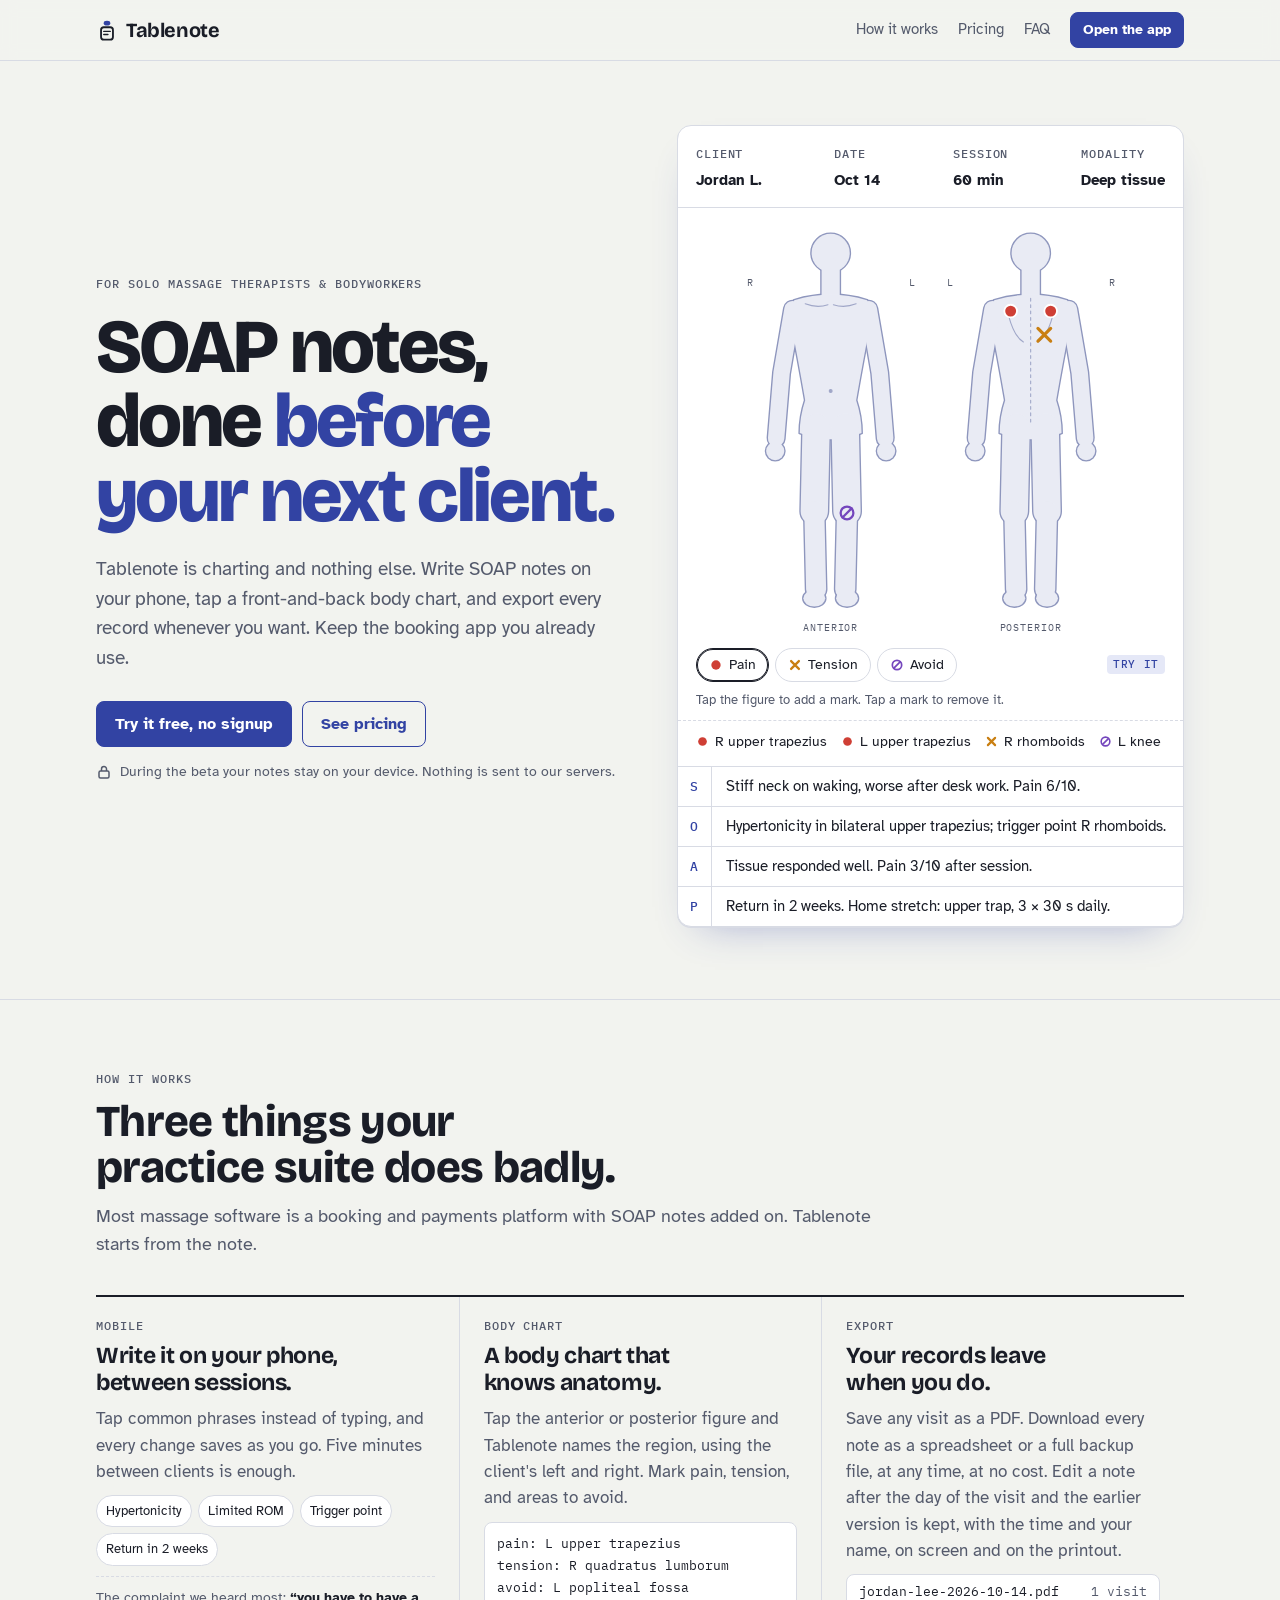
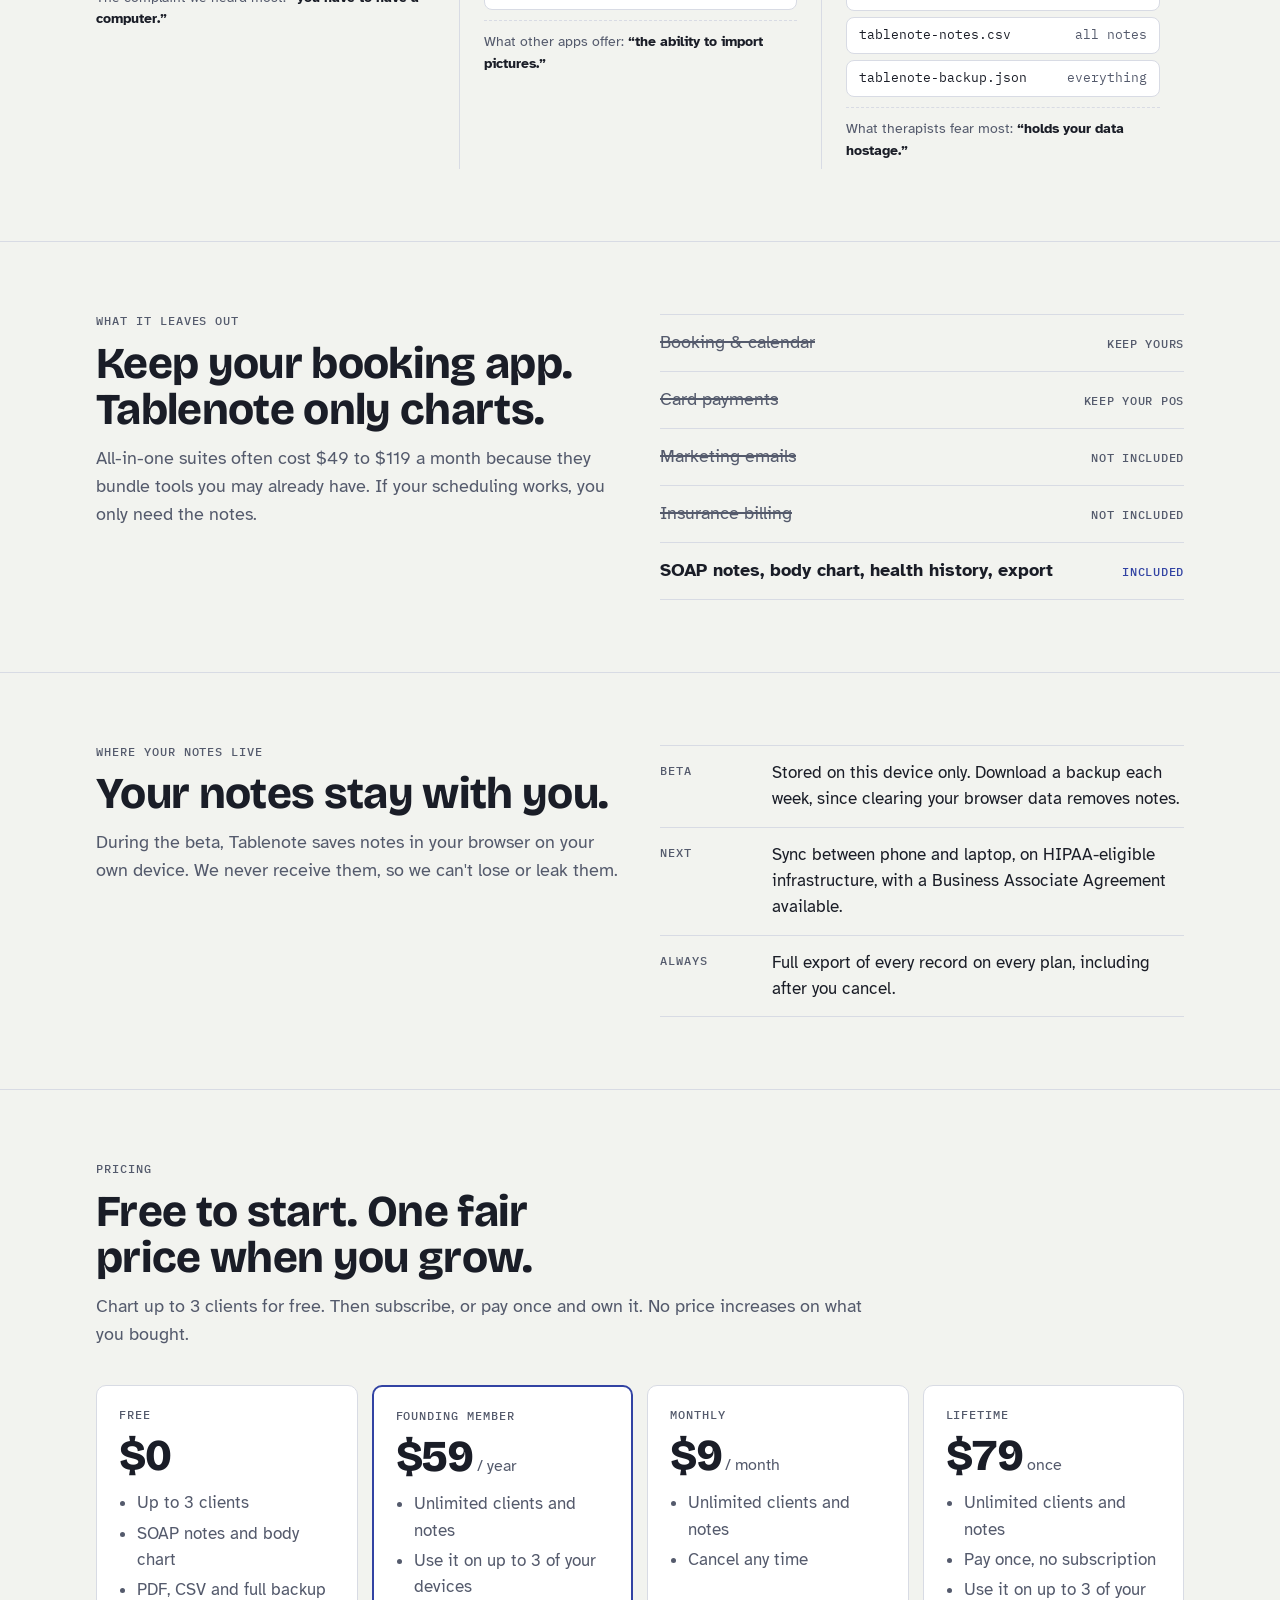
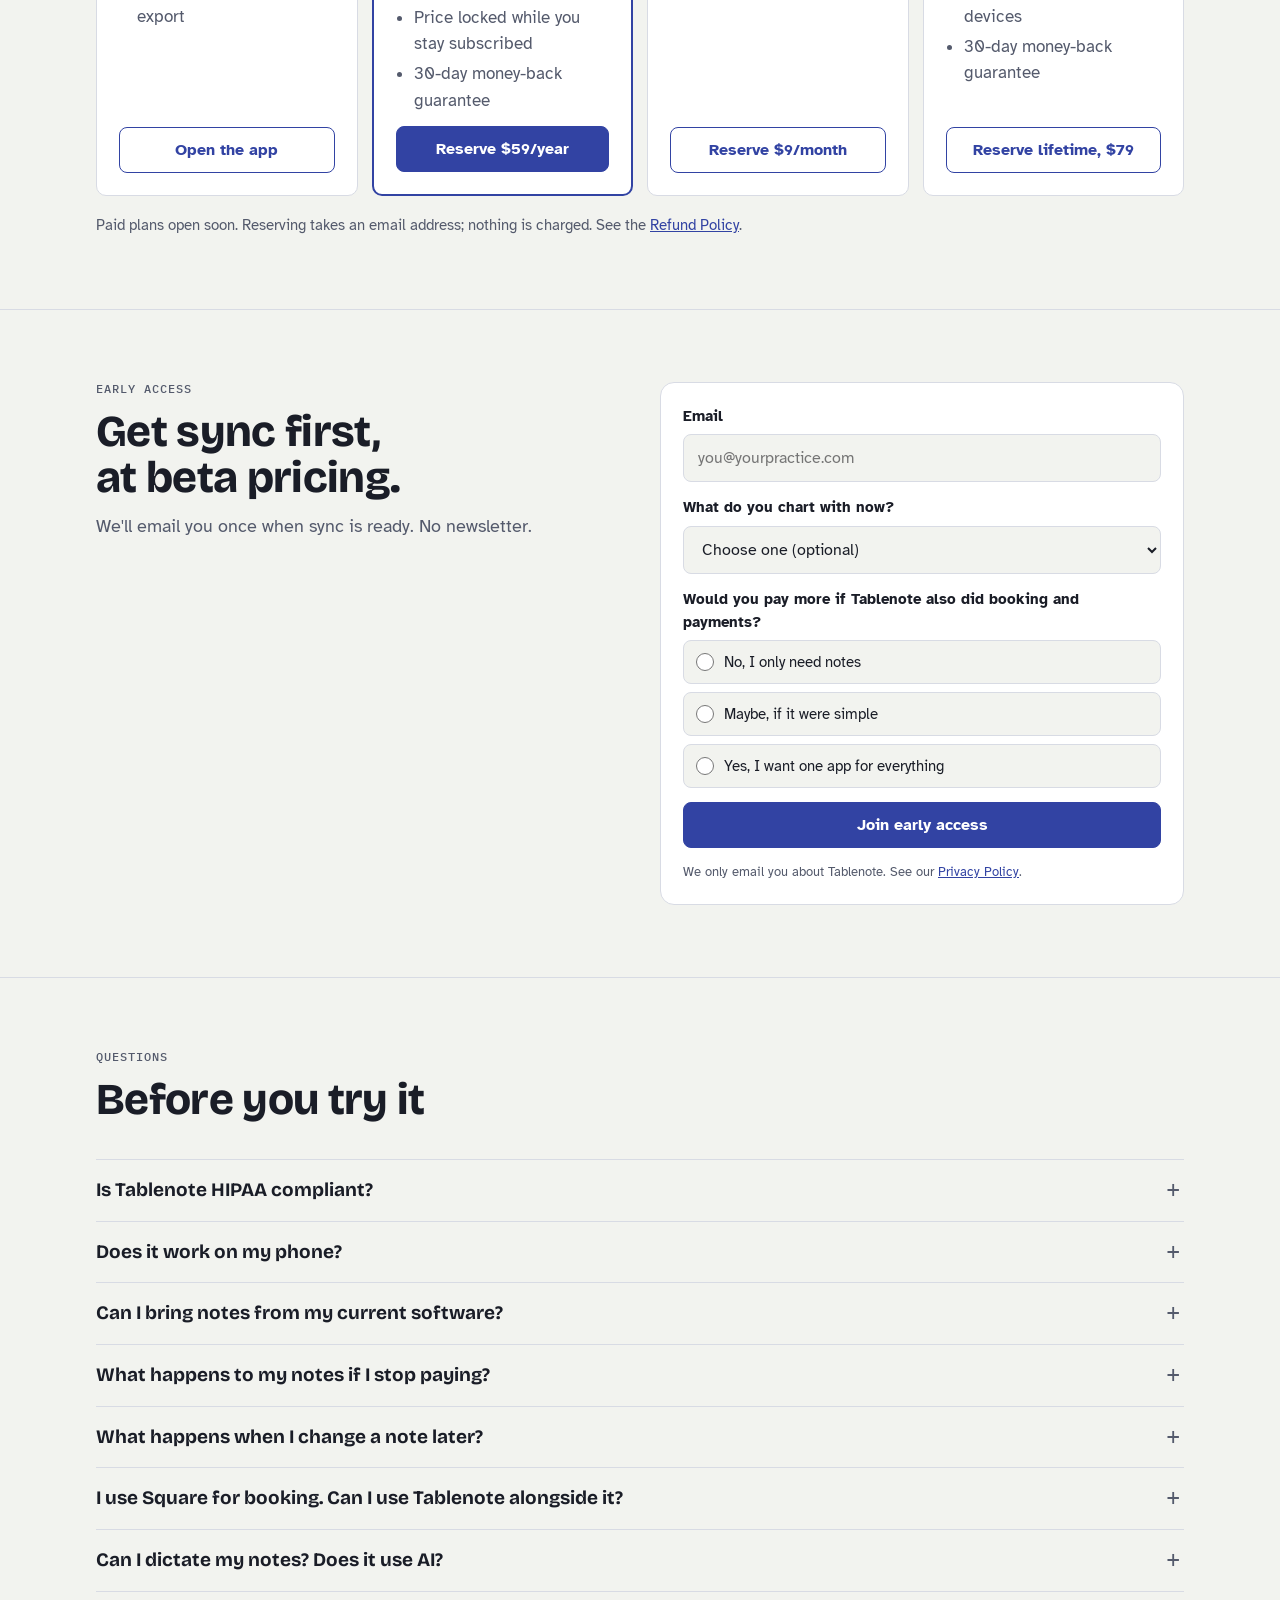
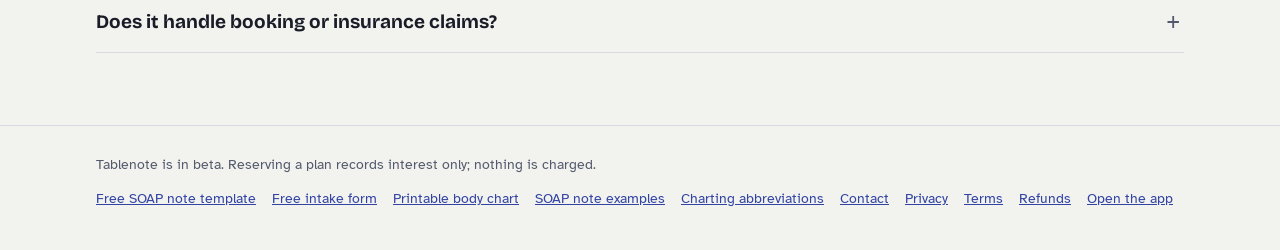
==== commit a825ac04: "Add lifetime plan, automatic folder backup, phone share backup - Pricing: Lifetime $79 one-time alon" ====
--- a/index.html
+++ b/index.html
@@ -100,8 +100,9 @@
   .data dt { padding-top: 4px; }
   .data dd { margin: 0; }
 
-  .plans { display: grid; grid-template-columns: repeat(3, minmax(0, 1fr)); gap: 14px; }
-  @media (max-width: 860px) { .plans { grid-template-columns: minmax(0, 1fr); } }
+  .plans { display: grid; grid-template-columns: repeat(4, minmax(0, 1fr)); gap: 14px; }
+  @media (max-width: 1080px) { .plans { grid-template-columns: repeat(2, minmax(0, 1fr)); } }
+  @media (max-width: 620px) { .plans { grid-template-columns: minmax(0, 1fr); } }
   .plan { background: var(--surface); border: 1px solid var(--line); border-radius: var(--r); padding: 22px; display: grid; grid-template-rows: auto auto 1fr auto; gap: 12px; }
   .plan.main { border: 2px solid var(--accent); }
   .plan .price { font: 800 44px/1 var(--f-display); letter-spacing: -0.03em; font-variant-numeric: tabular-nums; }
@@ -258,7 +259,7 @@
       <div class="sec-head">
         <span class="label">Pricing</span>
         <h2>Free to start. One fair price when you grow.</h2>
-        <p>Chart up to 3 clients for free. Founding members get unlimited clients at a price that never goes up while they stay.</p>
+        <p>Chart up to 3 clients for free. Then subscribe, or pay once and own it. No price increases on what you bought.</p>
       </div>
       <div class="plans">
         <div class="plan">
@@ -278,6 +279,12 @@
           <div class="price">$9<small> / month</small></div>
           <ul><li>Unlimited clients and notes</li><li>Cancel any time</li></ul>
           <button class="btn ghost" type="button" data-plan="solo-monthly-9" id="buy-monthly">Reserve $9/month</button>
+        </div>
+        <div class="plan">
+          <span class="label">Lifetime</span>
+          <div class="price">$79<small> once</small></div>
+          <ul><li>Unlimited clients and notes</li><li>Pay once, no subscription</li><li>Use it on up to 3 of your devices</li><li>30-day money-back guarantee</li></ul>
+          <button class="btn ghost" type="button" data-plan="lifetime-79" id="buy-lifetime">Reserve lifetime, $79</button>
         </div>
       </div>
       <p class="after-plans" id="after-plans">Paid plans open soon. Reserving takes an email address; nothing is charged. See the <a href="refund.html">Refund Policy</a>.</p>
@@ -432,6 +439,7 @@
   // Set this to the Lemon Squeezy checkout link when sales open; the founding button then goes straight to checkout.
   var CHECKOUT_URL = '';
   var MONTHLY_CHECKOUT_URL = '';
+  var LIFETIME_CHECKOUT_URL = '';
   function toCheckout(id, url, label, event) {
     var old = document.getElementById(id);
     var link = document.createElement('a');
@@ -439,12 +447,13 @@
     link.addEventListener('click', function () { track(event); });
     old.replaceWith(link);
   }
+  if (LIFETIME_CHECKOUT_URL) toCheckout('buy-lifetime', LIFETIME_CHECKOUT_URL, 'Buy lifetime, $79', 'checkout-lifetime-79');
   if (MONTHLY_CHECKOUT_URL) toCheckout('buy-monthly', MONTHLY_CHECKOUT_URL, 'Start monthly', 'checkout-monthly-9');
   if (CHECKOUT_URL) {
     toCheckout('buy-founding', CHECKOUT_URL, 'Become a founding member', 'checkout-founding-59');
     document.getElementById('after-plans').innerHTML = 'Secure checkout by Lemon Squeezy, which handles payment and sales tax. 30-day money-back guarantee. See the <a href="refund.html">Refund Policy</a>.';
   }
-  var names = { 'founding-59': 'Founding member, $59/year', 'solo-monthly-9': 'Monthly, $9/month' };
+  var names = { 'founding-59': 'Founding member, $59/year', 'solo-monthly-9': 'Monthly, $9/month', 'lifetime-79': 'Lifetime, $79 once' };
   document.querySelectorAll('[data-plan]').forEach(function (b) {
     b.addEventListener('click', function () {
       var plan = b.getAttribute('data-plan');
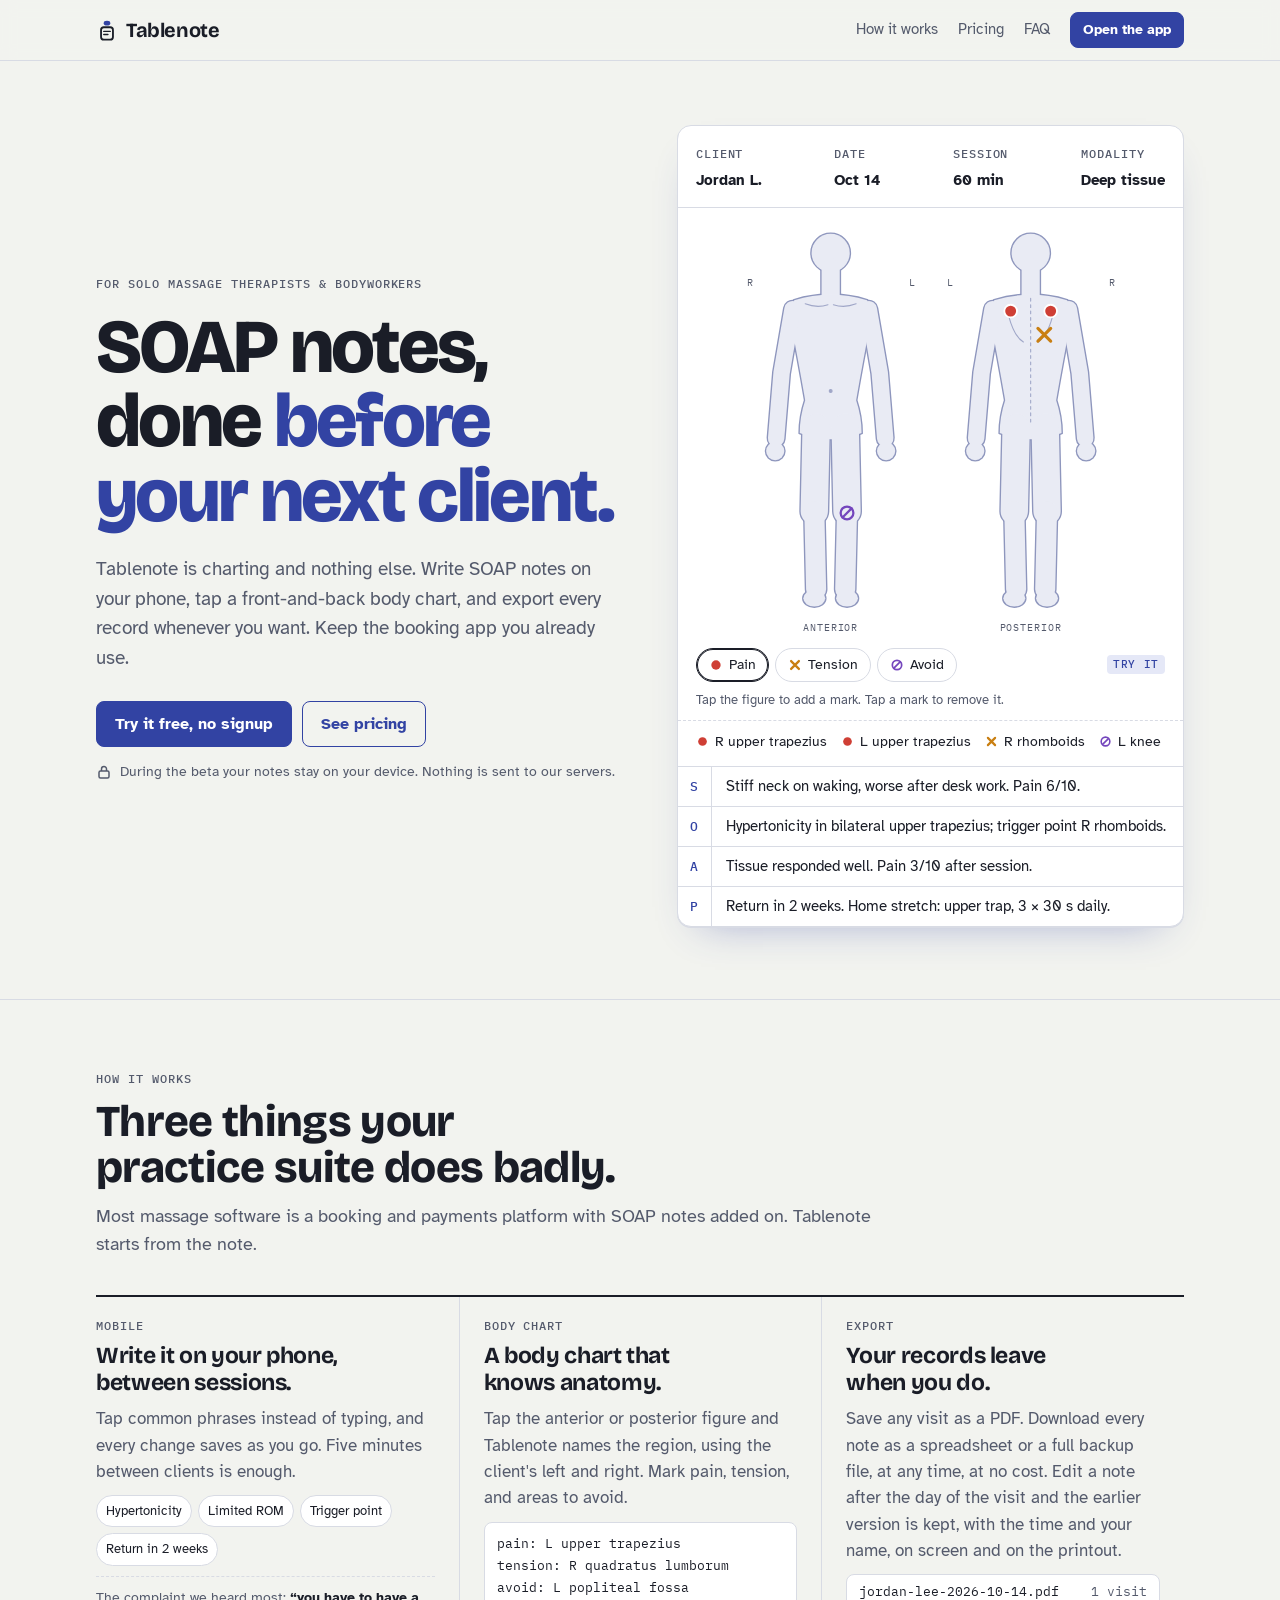
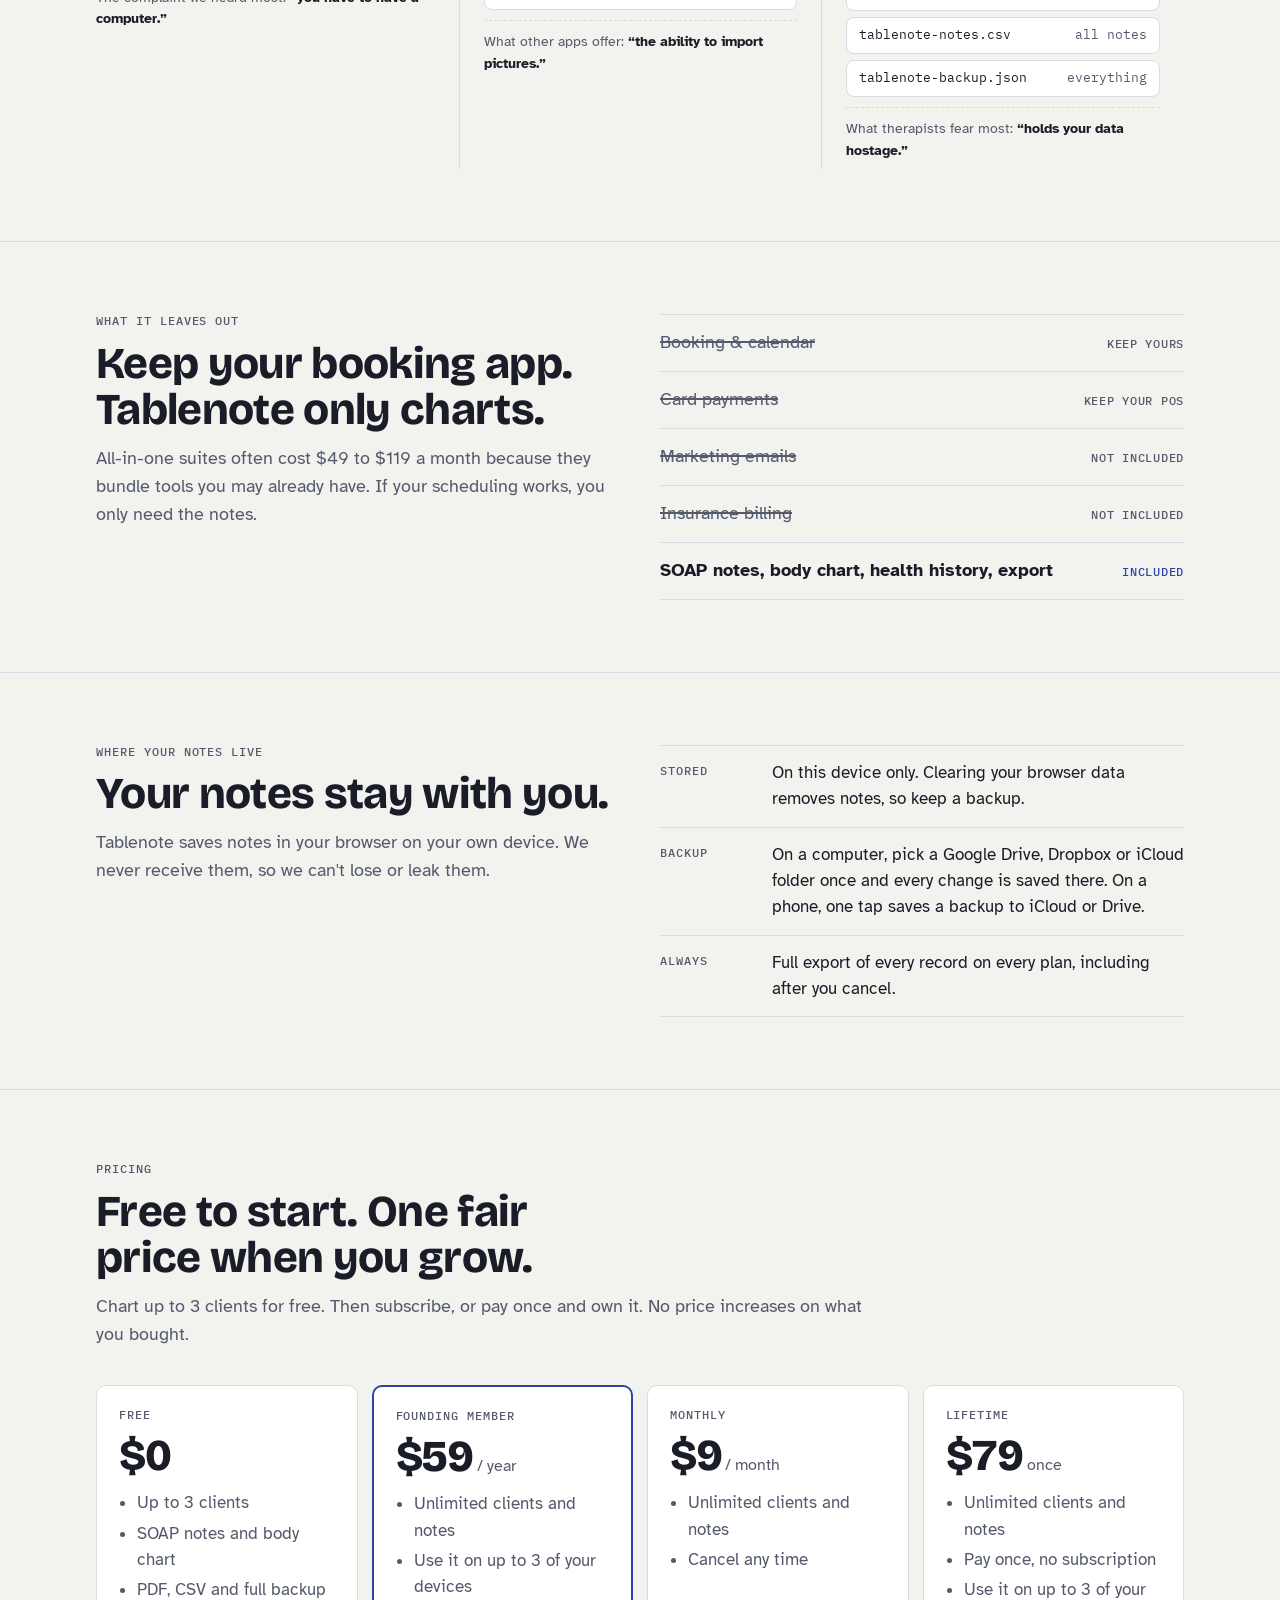
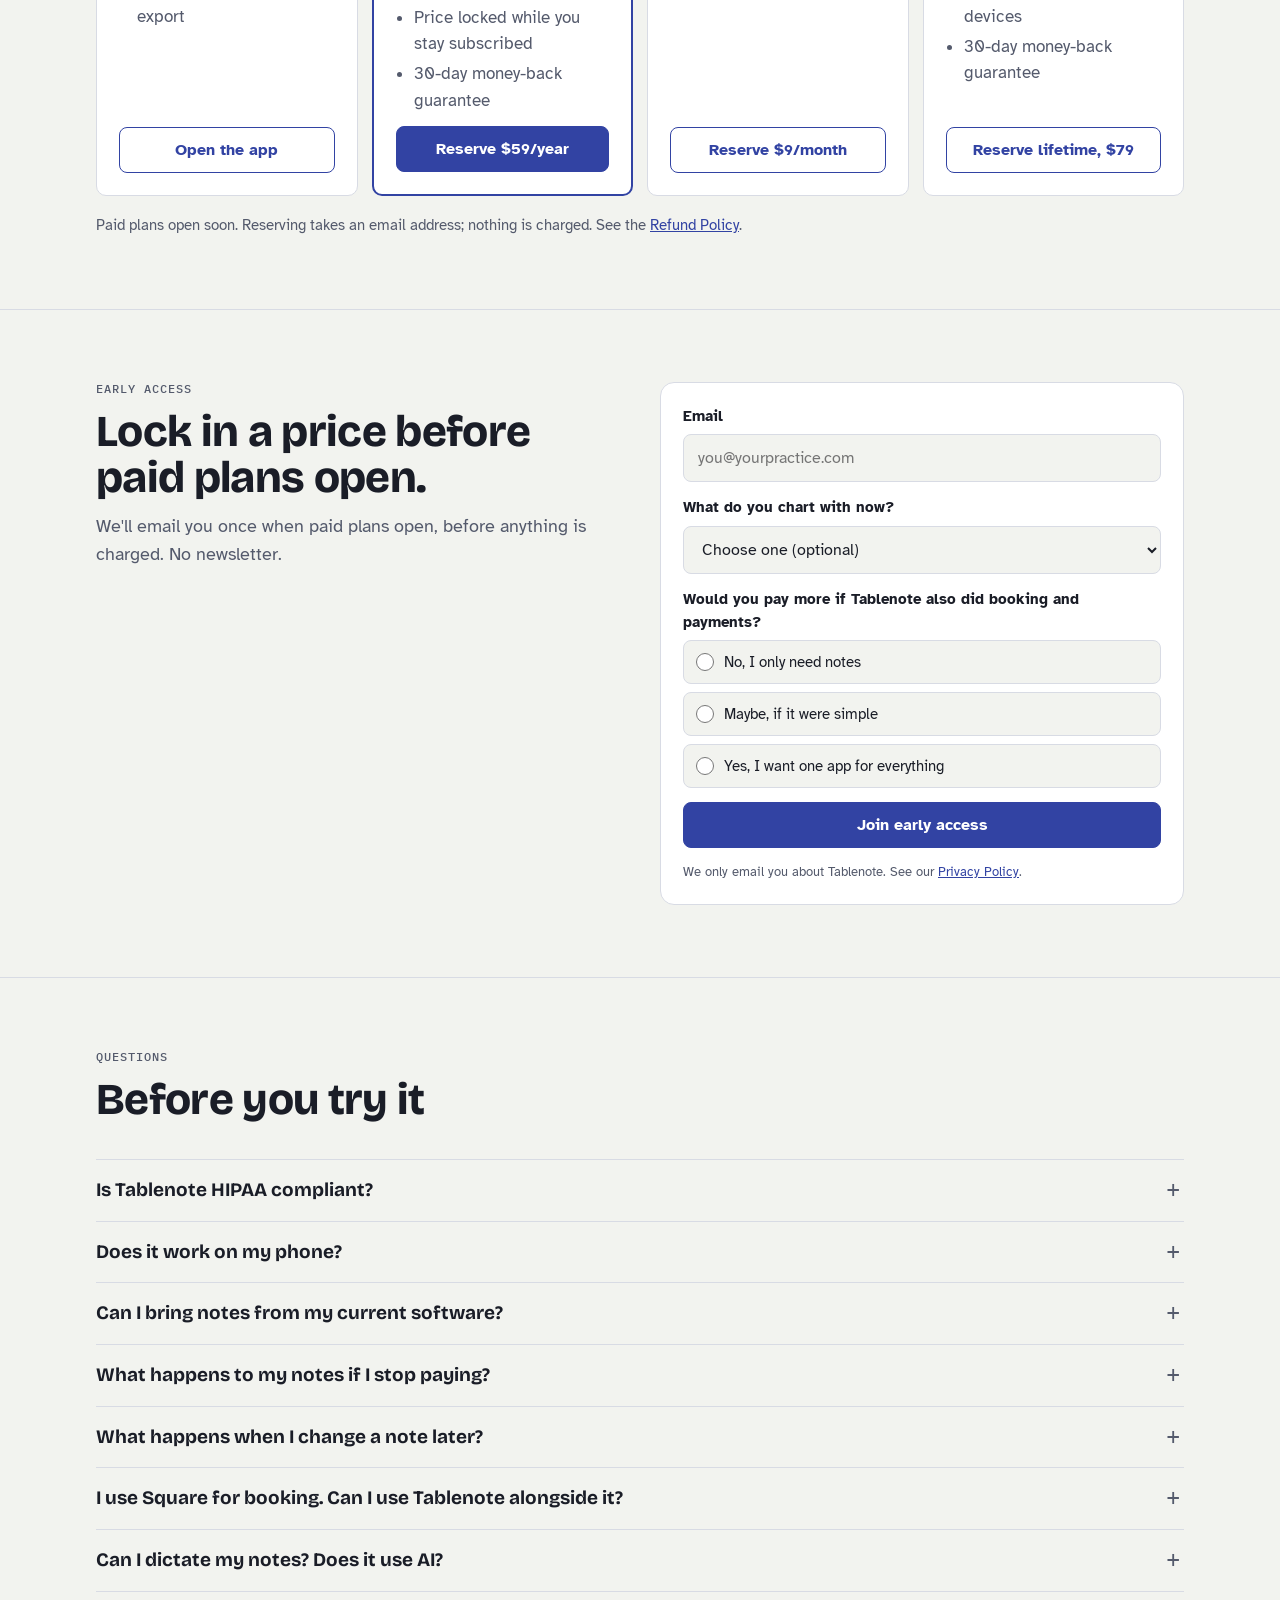
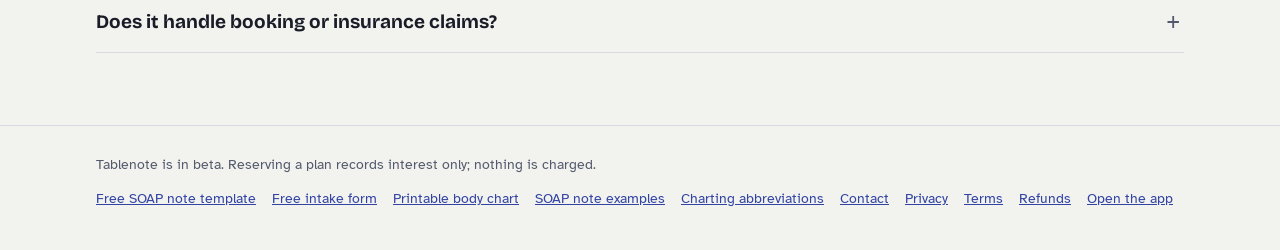
==== commit daff8a41: "Replace sync promises with the backup that exists today Co-Authored-By: Claude Opus 5.5 <noreply@ant" ====
--- a/index.html
+++ b/index.html
@@ -244,11 +244,11 @@
       <div class="sec-head flush">
         <span class="label">Where your notes live</span>
         <h2>Your notes stay with you.</h2>
-        <p>During the beta, Tablenote saves notes in your browser on your own device. We never receive them, so we can't lose or leak them.</p>
+        <p>Tablenote saves notes in your browser on your own device. We never receive them, so we can't lose or leak them.</p>
       </div>
       <dl class="data">
-        <div><dt class="label">Beta</dt><dd>Stored on this device only. Download a backup each week, since clearing your browser data removes notes.</dd></div>
-        <div><dt class="label">Next</dt><dd>Sync between phone and laptop, on HIPAA-eligible infrastructure, with a Business Associate Agreement available.</dd></div>
+        <div><dt class="label">Stored</dt><dd>On this device only. Clearing your browser data removes notes, so keep a backup.</dd></div>
+        <div><dt class="label">Backup</dt><dd>On a computer, pick a Google Drive, Dropbox or iCloud folder once and every change is saved there. On a phone, one tap saves a backup to iCloud or Drive.</dd></div>
         <div><dt class="label">Always</dt><dd>Full export of every record on every plan, including after you cancel.</dd></div>
       </dl>
     </div>
@@ -295,8 +295,8 @@
     <div class="wrap split">
       <div class="sec-head flush">
         <span class="label">Early access</span>
-        <h2>Get sync first, at beta pricing.</h2>
-        <p>We'll email you once when sync is ready. No newsletter.</p>
+        <h2>Lock in a price before paid plans open.</h2>
+        <p>We'll email you once when paid plans open, before anything is charged. No newsletter.</p>
       </div>
       <!-- Submissions are relayed by FormSubmit to the owner's inbox. The action uses FormSubmit's alias, not the address. -->
       <form class="lead" id="lead" action="https://formsubmit.co/ajax/a31453b1dc8c84718be297694be344b1" method="POST">
@@ -327,7 +327,7 @@
         </fieldset>
         <input type="hidden" name="plan" id="lead-plan" value="">
         <button class="btn" type="submit" id="lead-submit">Join early access</button>
-        <p class="thanks" id="lead-thanks" hidden>You're on the list. We'll email you when sync is ready.</p>
+        <p class="thanks" id="lead-thanks" hidden>You're on the list. We'll email you when paid plans open.</p>
         <p class="hint" style="margin:0;font-size:13px;color:var(--ink-2)">We only email you about Tablenote. See our <a href="privacy.html">Privacy Policy</a>.</p>
       </form>
     </div>
@@ -338,7 +338,7 @@
       <div class="sec-head"><span class="label">Questions</span><h2>Before you try it</h2></div>
       <details>
         <summary>Is Tablenote HIPAA compliant?</summary>
-        <p>During the beta your notes never leave your device, so we never receive or store client health information. The sync version will run on HIPAA-eligible infrastructure, and we'll sign a Business Associate Agreement with you before you use it for client records.</p>
+        <p>Your notes never leave your device, so we never receive or store client health information. Backups go only to places you choose, such as your own cloud drive. If we ever offer syncing, it will run on HIPAA-eligible infrastructure, and we'll sign a Business Associate Agreement with you before you use it for client records.</p>
       </details>
       <details>
         <summary>Does it work on my phone?</summary>
@@ -474,7 +474,7 @@
     e.preventDefault();
     var action = form.getAttribute('action');
     var done = function () {
-      thanks.textContent = "You're on the list. We'll email you when sync is ready.";
+      thanks.textContent = "You're on the list. We'll email you when paid plans open.";
       thanks.hidden = false;
       document.getElementById('lead-submit').disabled = true;
       track('lead-submit');
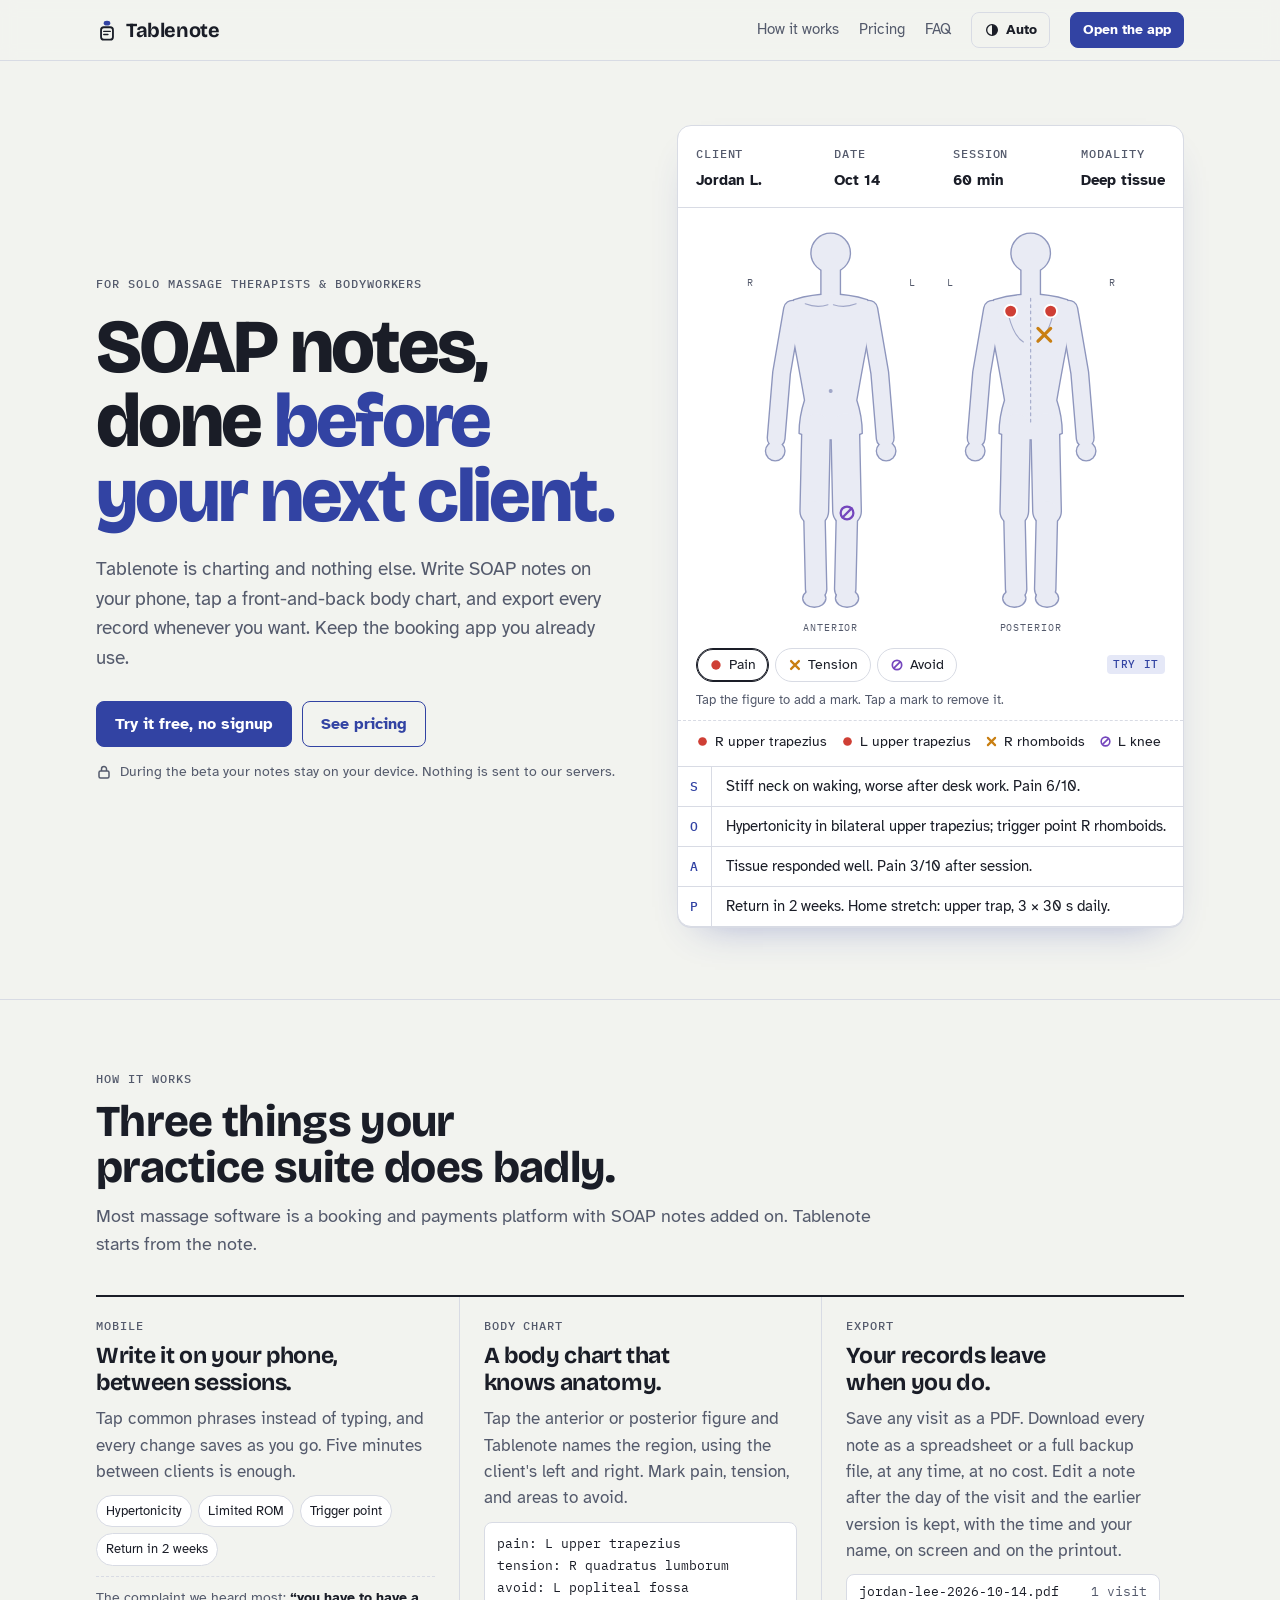
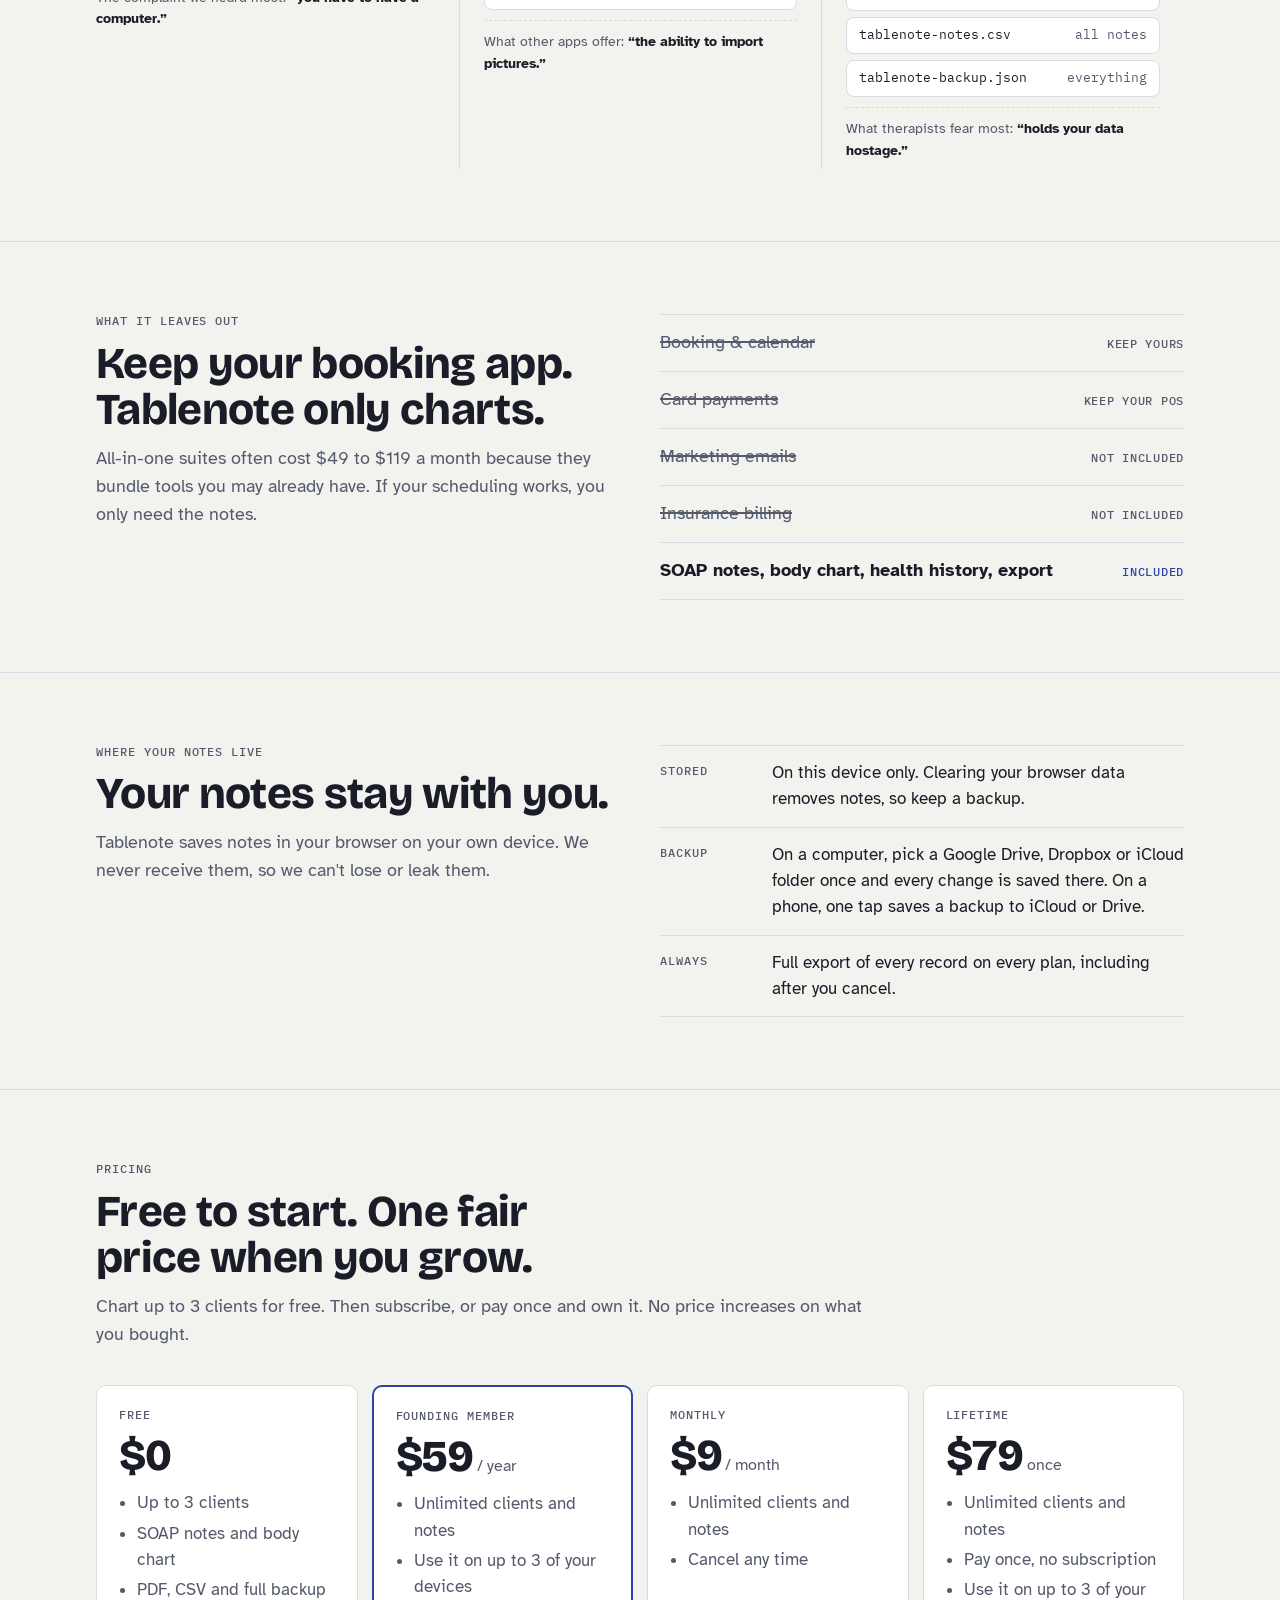
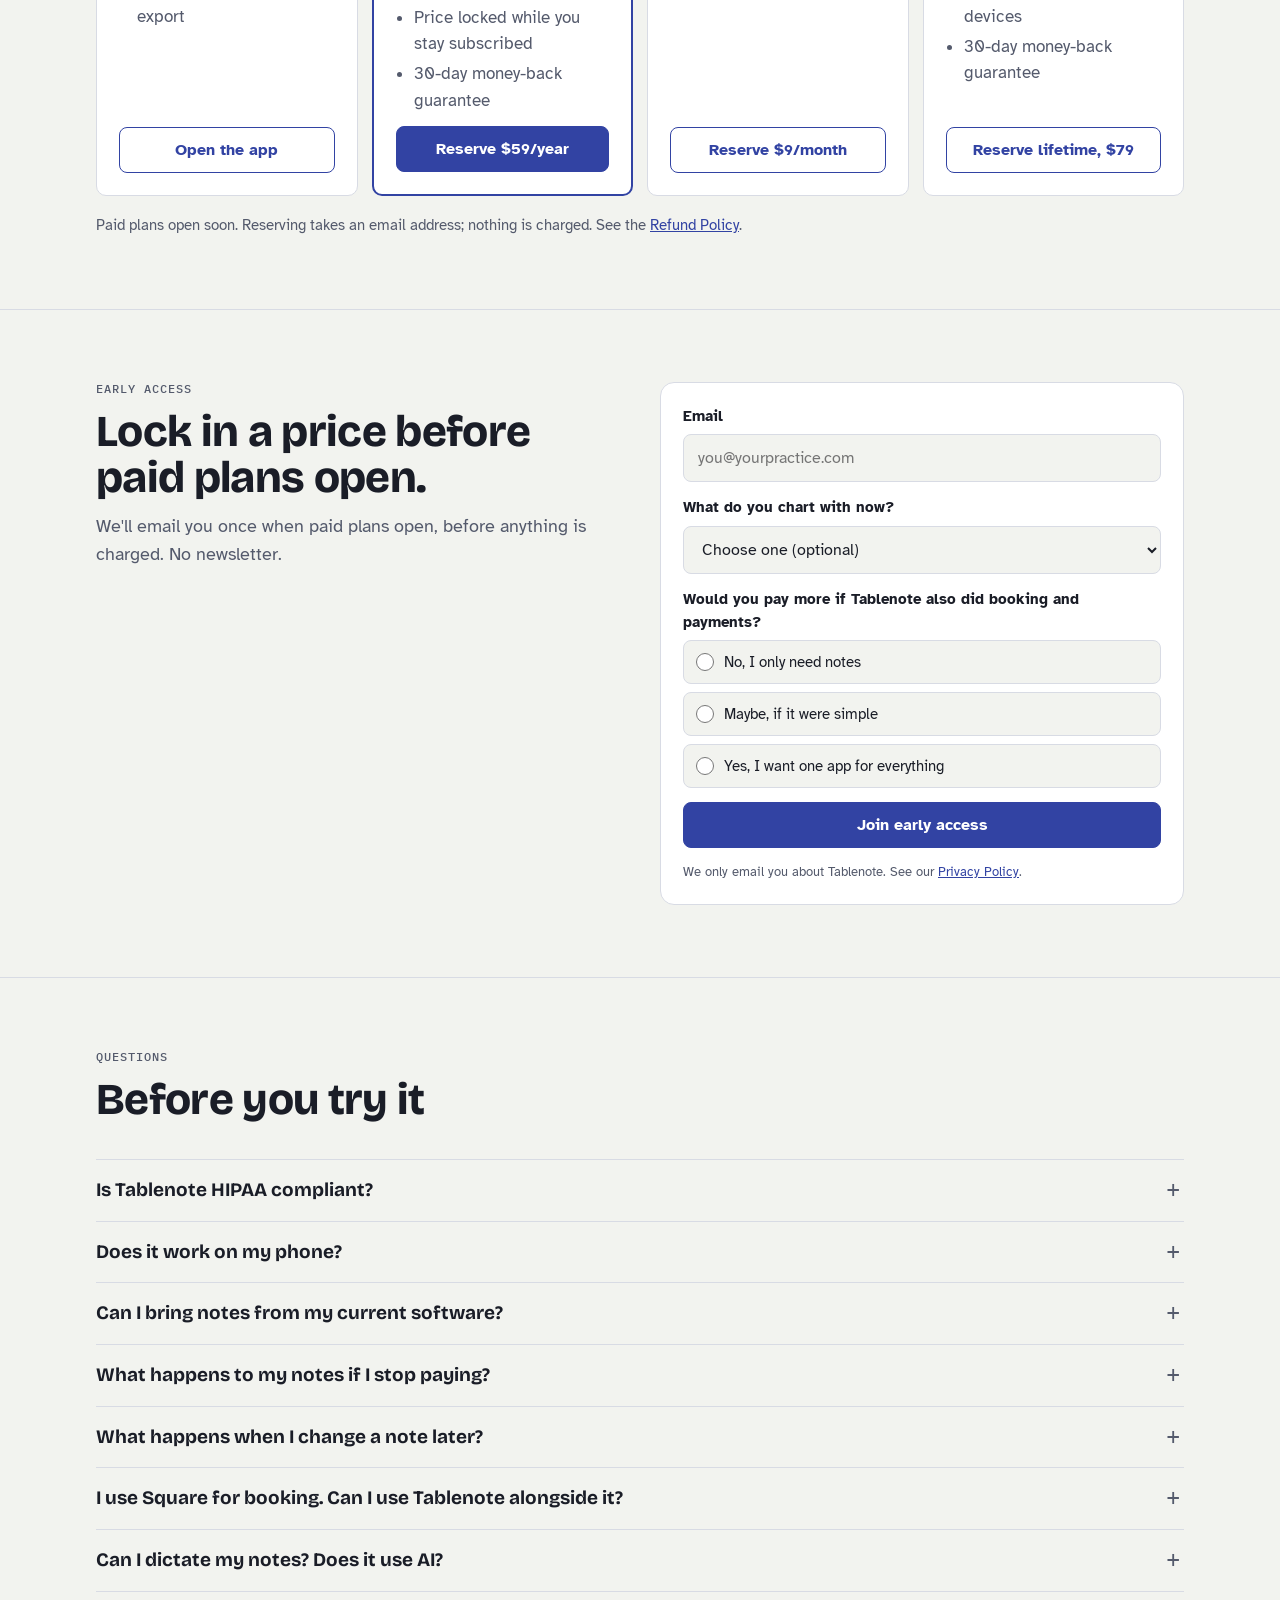
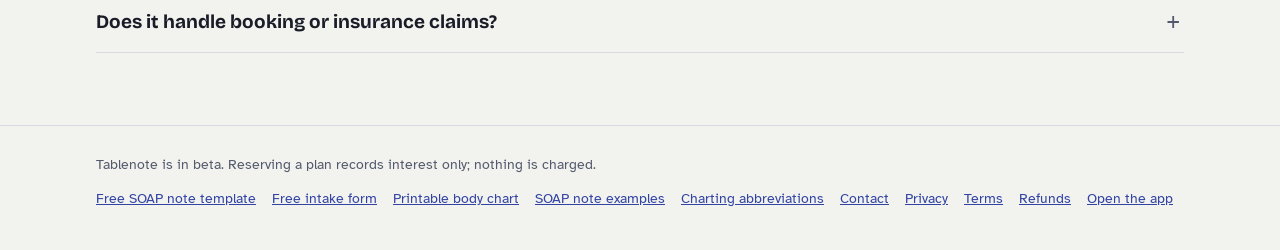
==== commit e768d58a: "Add appearance switch, start from last visit, tap-to-call - Auto / Light / Dark switch in the app an" ====
--- a/index.html
+++ b/index.html
@@ -15,6 +15,7 @@
 <link rel="icon" href="assets/icon.svg" type="image/svg+xml">
 <link rel="preconnect" href="https://fonts.googleapis.com">
 <link rel="preconnect" href="https://fonts.gstatic.com" crossorigin>
+<script>try{var t=localStorage.getItem('tablenote.theme');if(t==='light'||t==='dark')document.documentElement.setAttribute('data-theme',t);}catch(e){}</script>
 <link rel="stylesheet" href="https://fonts.googleapis.com/css2?family=Atkinson+Hyperlegible:ital,wght@0,400;0,700;1,400&family=Bricolage+Grotesque:opsz,wght@12..96,500..800&family=IBM+Plex+Mono:wght@400;500&display=swap">
 <link rel="stylesheet" href="assets/brand.css">
 <!-- Visit counting (optional): paste the GoatCounter snippet from PUBLISH.md here. Landing page only, never inside /app. -->
@@ -146,6 +147,7 @@
       <a href="#how">How it works</a>
       <a href="#pricing">Pricing</a>
       <a href="#faq">FAQ</a>
+      <button class="btn small quiet theme-btn" type="button" aria-label="Appearance: match system"></button>
       <a class="btn small" href="app/" data-track="nav-open-app">Open the app</a>
     </nav>
   </div>
@@ -338,15 +340,15 @@
       <div class="sec-head"><span class="label">Questions</span><h2>Before you try it</h2></div>
       <details>
         <summary>Is Tablenote HIPAA compliant?</summary>
-        <p>Your notes never leave your device, so we never receive or store client health information. Backups go only to places you choose, such as your own cloud drive. If we ever offer syncing, it will run on HIPAA-eligible infrastructure, and we'll sign a Business Associate Agreement with you before you use it for client records.</p>
+        <p>Your notes never leave your device, so we never receive or store client health information. Backups go only to places you choose, such as your own cloud drive.</p>
       </details>
       <details>
         <summary>Does it work on my phone?</summary>
-        <p>Yes. It runs in Safari or Chrome on any recent phone, tablet or laptop. Add it to your home screen and it opens like an app.</p>
+        <p>Yes. It runs in Safari or Chrome on any recent phone, tablet or laptop. Add it to your home screen and it opens like an app, even with no signal in the treatment room.</p>
       </details>
       <details>
         <summary>Can I bring notes from my current software?</summary>
-        <p>Not yet. Tell us what you use in the early-access form and we'll build the importers people ask for most.</p>
+        <p>Your client list, yes. Export your customers as a CSV file from Square, your booking app or a spreadsheet, then open Export in Tablenote and choose Import clients. Names, phone numbers and emails come across. Past visit notes stay in your old software, so save them as PDFs before you leave it.</p>
       </details>
       <details>
         <summary>What happens to my notes if I stop paying?</summary>
@@ -493,5 +495,6 @@
   });
 })();
 </script>
+<script src="assets/theme.js"></script>
 </body>
 </html>
--- a/assets/brand.css
+++ b/assets/brand.css
@@ -94,3 +94,8 @@
 @media (prefers-reduced-motion: reduce) {
   *, *::before, *::after { animation: none !important; transition: none !important; scroll-behavior: auto !important; }
 }
+
+/* appearance switch */
+.theme-btn { display: inline-flex; align-items: center; gap: 6px; }
+.theme-btn svg { width: 16px; height: 16px; flex: none; }
+@media (max-width: 420px) { .theme-btn span { display: none; } }
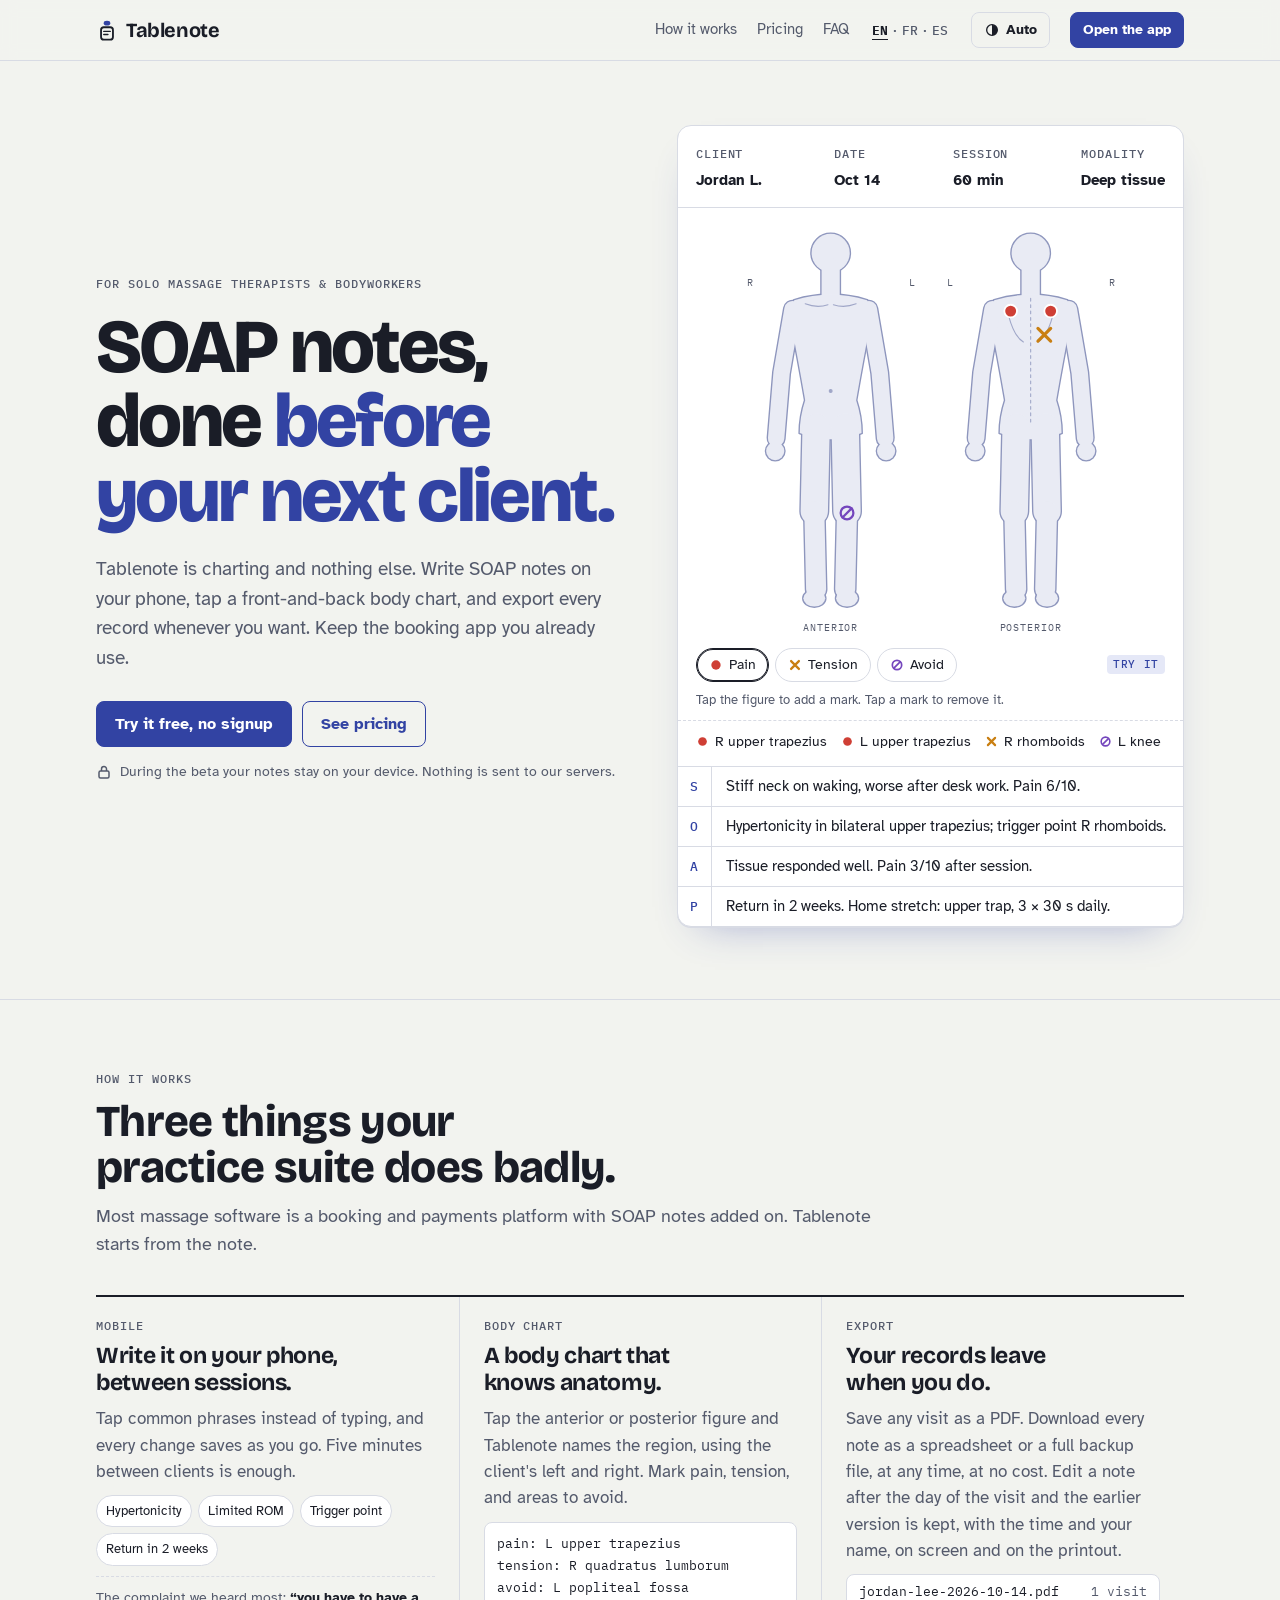
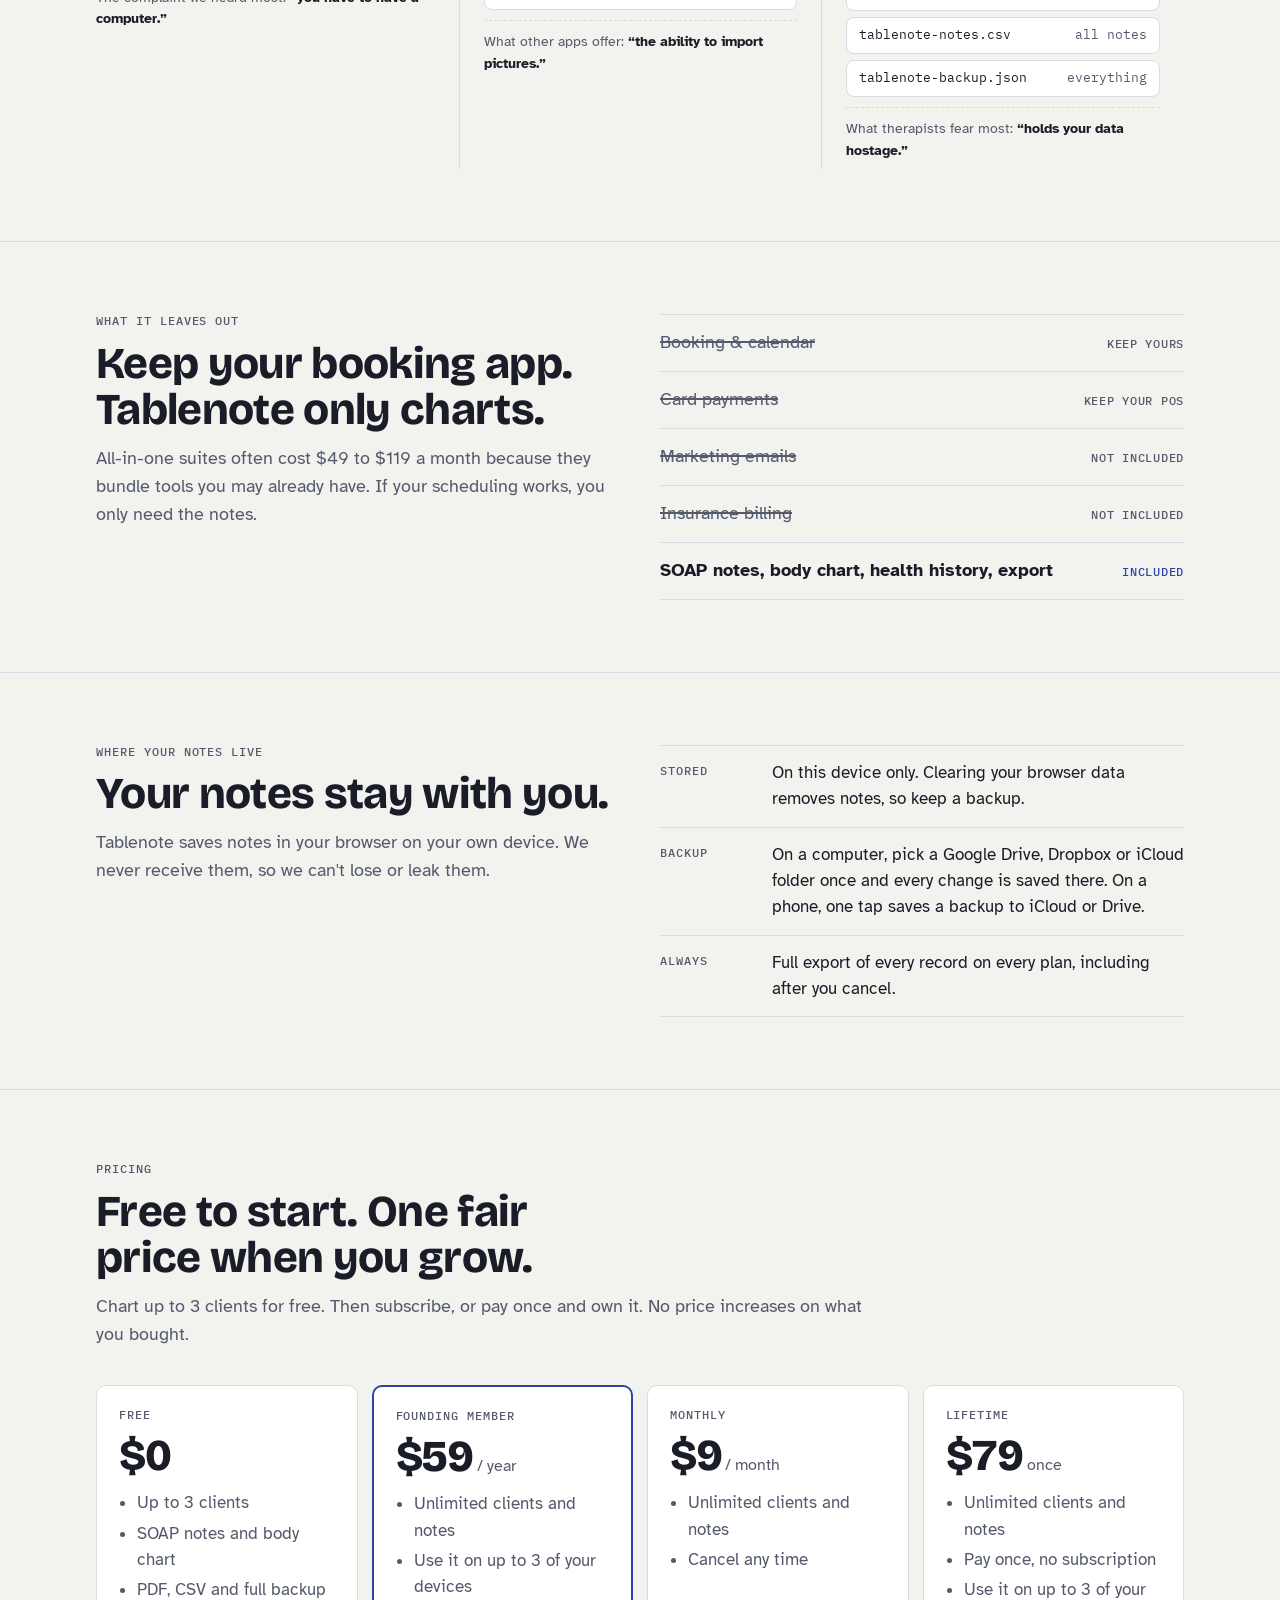
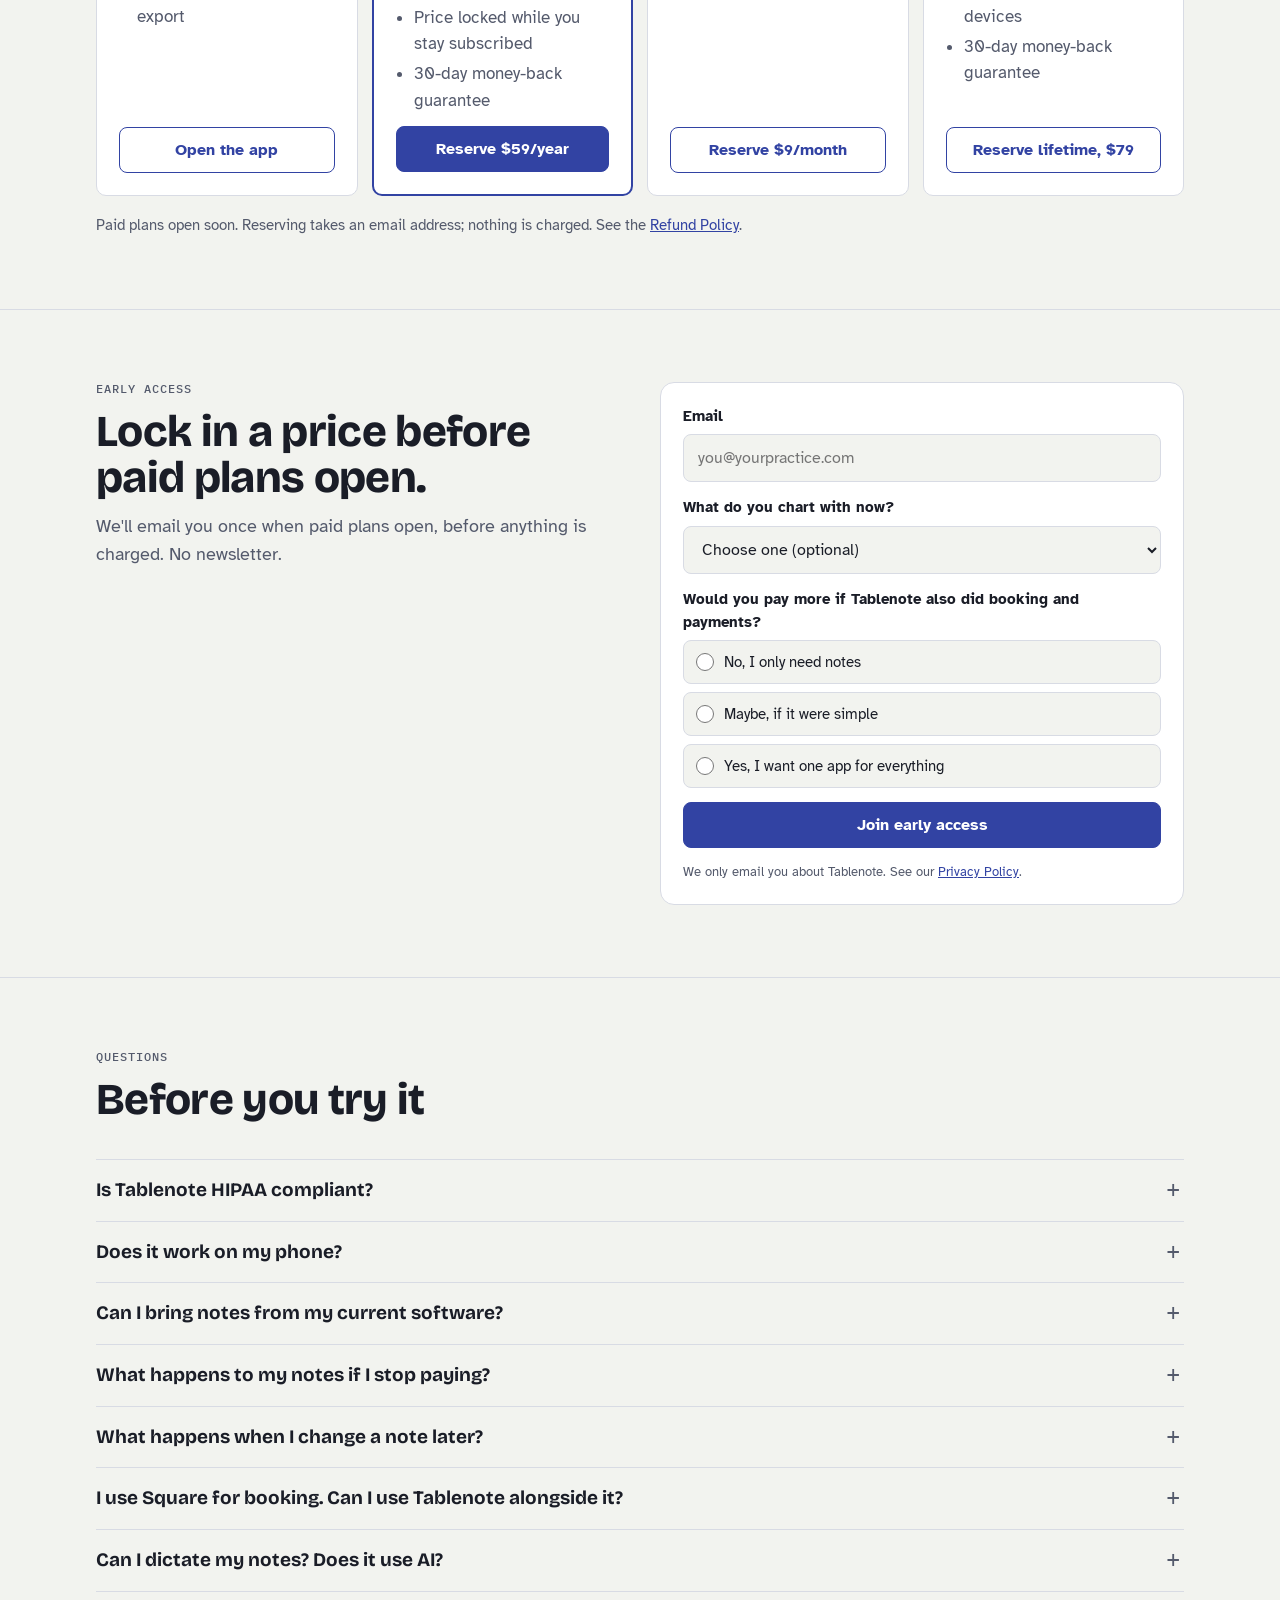
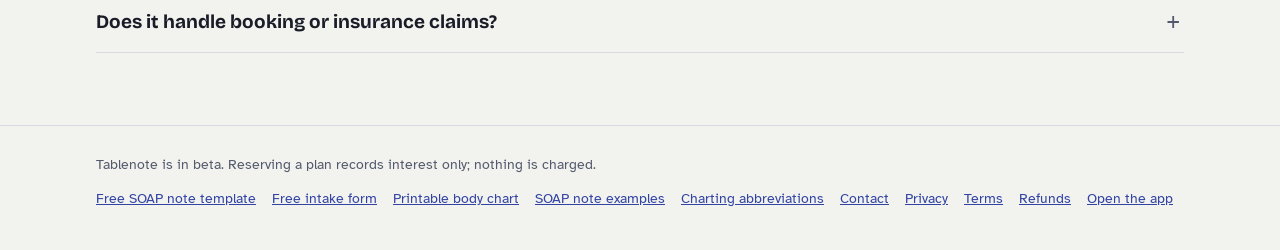
==== commit beacdf53: "Add French (Quebec) and Spanish to the app and site - App: EN/FR/ES switch in the header, auto from " ====
--- a/index.html
+++ b/index.html
@@ -5,6 +5,10 @@
 <meta name="viewport" content="width=device-width, initial-scale=1, viewport-fit=cover">
 <title>Tablenote — SOAP notes for solo massage therapists</title>
 <link rel="canonical" href="https://zircon1011a-prog.github.io/tablenote/">
+<link rel="alternate" hreflang="en" href="https://zircon1011a-prog.github.io/tablenote/">
+<link rel="alternate" hreflang="fr-CA" href="https://zircon1011a-prog.github.io/tablenote/fr/">
+<link rel="alternate" hreflang="es" href="https://zircon1011a-prog.github.io/tablenote/es/">
+<link rel="alternate" hreflang="x-default" href="https://zircon1011a-prog.github.io/tablenote/">
 <meta name="description" content="SOAP notes for massage therapists, on your phone. Tap a front-and-back body chart, and export every record as PDF or CSV anytime. Free for up to 3 clients.">
 <meta property="og:title" content="Tablenote — SOAP notes for solo massage therapists">
 <meta property="og:image" content="https://zircon1011a-prog.github.io/tablenote/assets/pitch/tablenote-hero.png">
@@ -133,6 +137,14 @@
 
   footer { border-top: 1px solid var(--line); }
   footer .wrap { display: flex; flex-wrap: wrap; gap: 12px 24px; justify-content: space-between; align-items: center; padding-block: 28px 40px; color: var(--ink-2); font-size: 14px; }
+
+  /* Language switch (EN · FR · ES) */
+  .lang { display: flex; align-items: center; font: 500 13px/1 var(--f-mono); color: var(--ink-2); white-space: nowrap; }
+  .top nav .lang a:not(.btn) { display: inline-block; padding: 10px 3px; font: inherit; color: var(--ink-2); text-decoration: none; }
+  .top nav .lang a:not(.btn):hover { color: var(--ink); }
+  .top nav .lang a[aria-current] { color: var(--ink); font-weight: 700; text-decoration: underline; text-underline-offset: 4px; }
+  @media (max-width: 720px) { .top nav { gap: 10px; } }
+  @media (max-width: 400px) { .top .wrap { gap: 6px; } .top nav { gap: 4px; } .lang { font-size: 12px; } .lang .sep { display: none; } .top nav .lang a:not(.btn) { padding-inline: 2px; } .top nav .btn.small { padding: 0 9px; white-space: nowrap; } }
 </style>
 </head>
 <body>
@@ -147,6 +159,7 @@
       <a href="#how">How it works</a>
       <a href="#pricing">Pricing</a>
       <a href="#faq">FAQ</a>
+      <span class="lang" role="group" aria-label="Language"><a href="./" lang="en" hreflang="en" aria-current="page">EN</a><span class="sep" aria-hidden="true">·</span><a href="fr/" lang="fr-CA" hreflang="fr-CA" title="Français">FR</a><span class="sep" aria-hidden="true">·</span><a href="es/" lang="es" hreflang="es" title="Español">ES</a></span>
       <button class="btn small quiet theme-btn" type="button" aria-label="Appearance: match system"></button>
       <a class="btn small" href="app/" data-track="nav-open-app">Open the app</a>
     </nav>
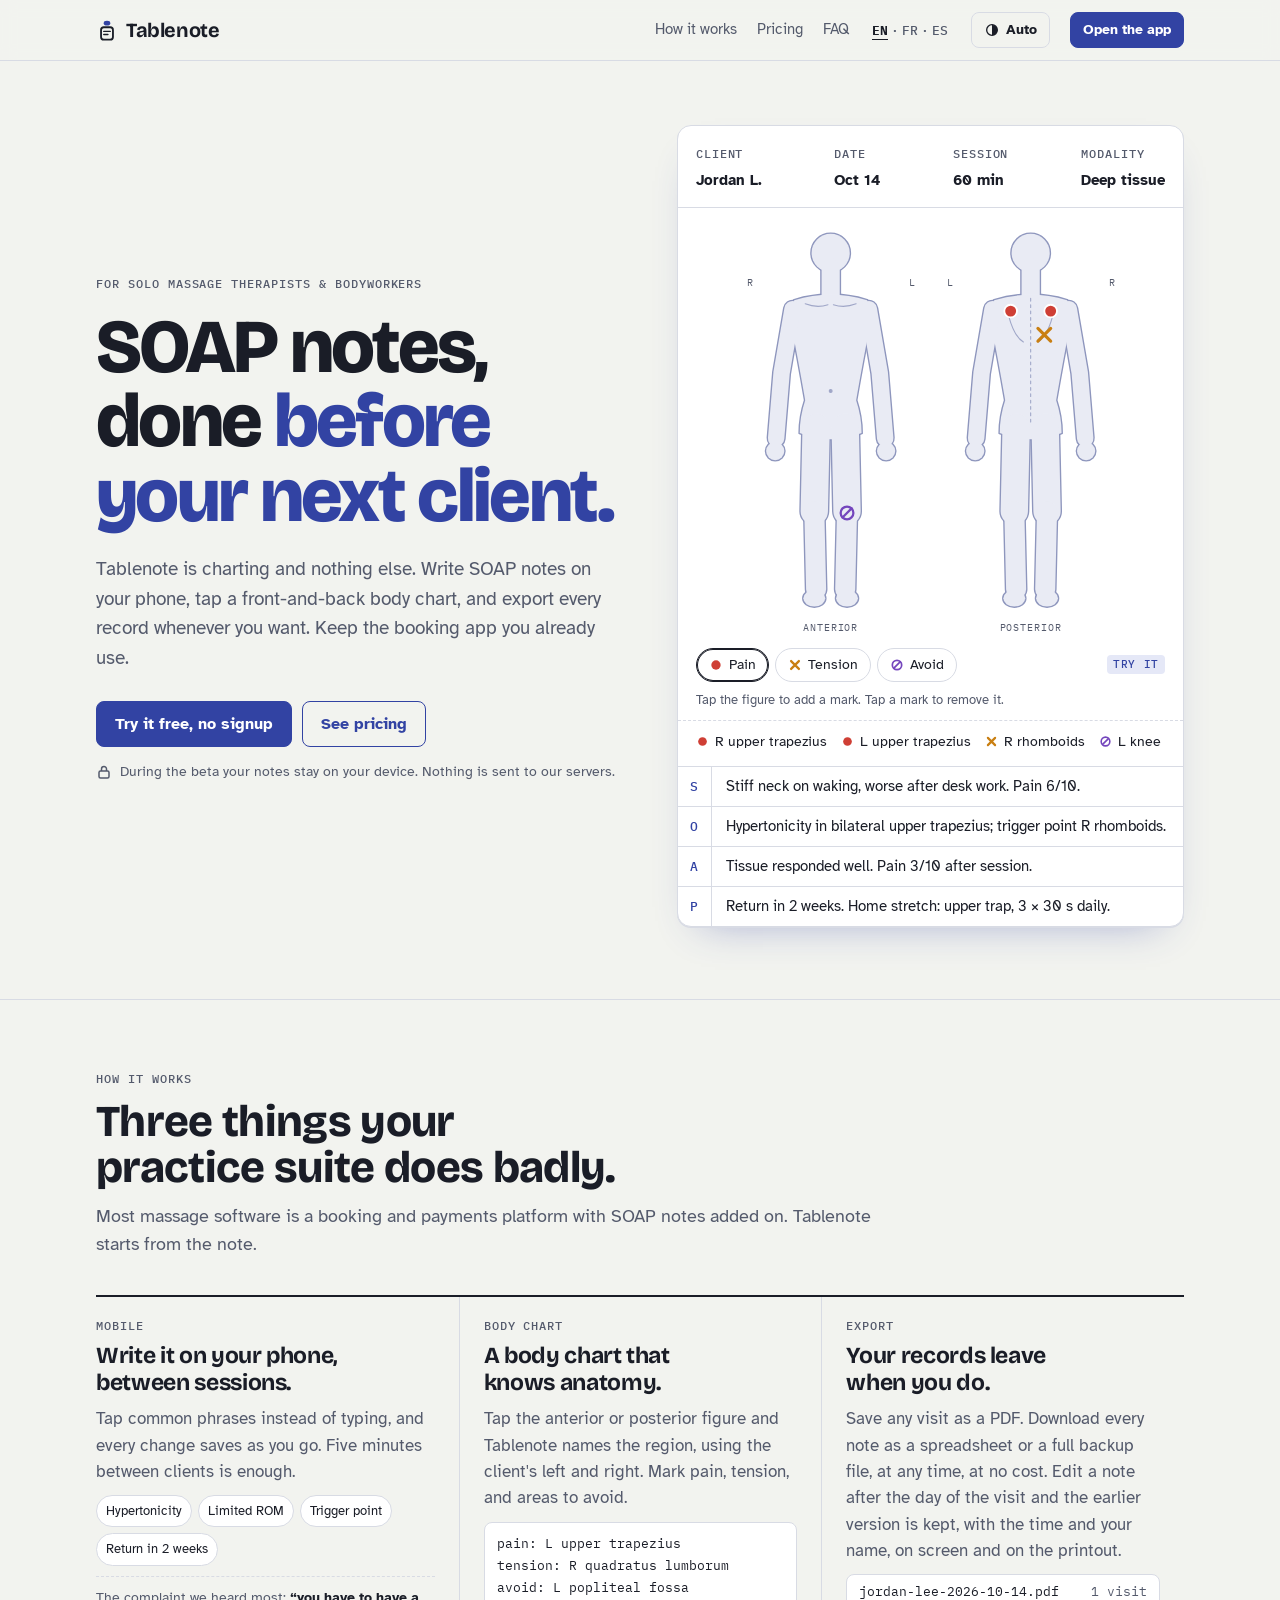
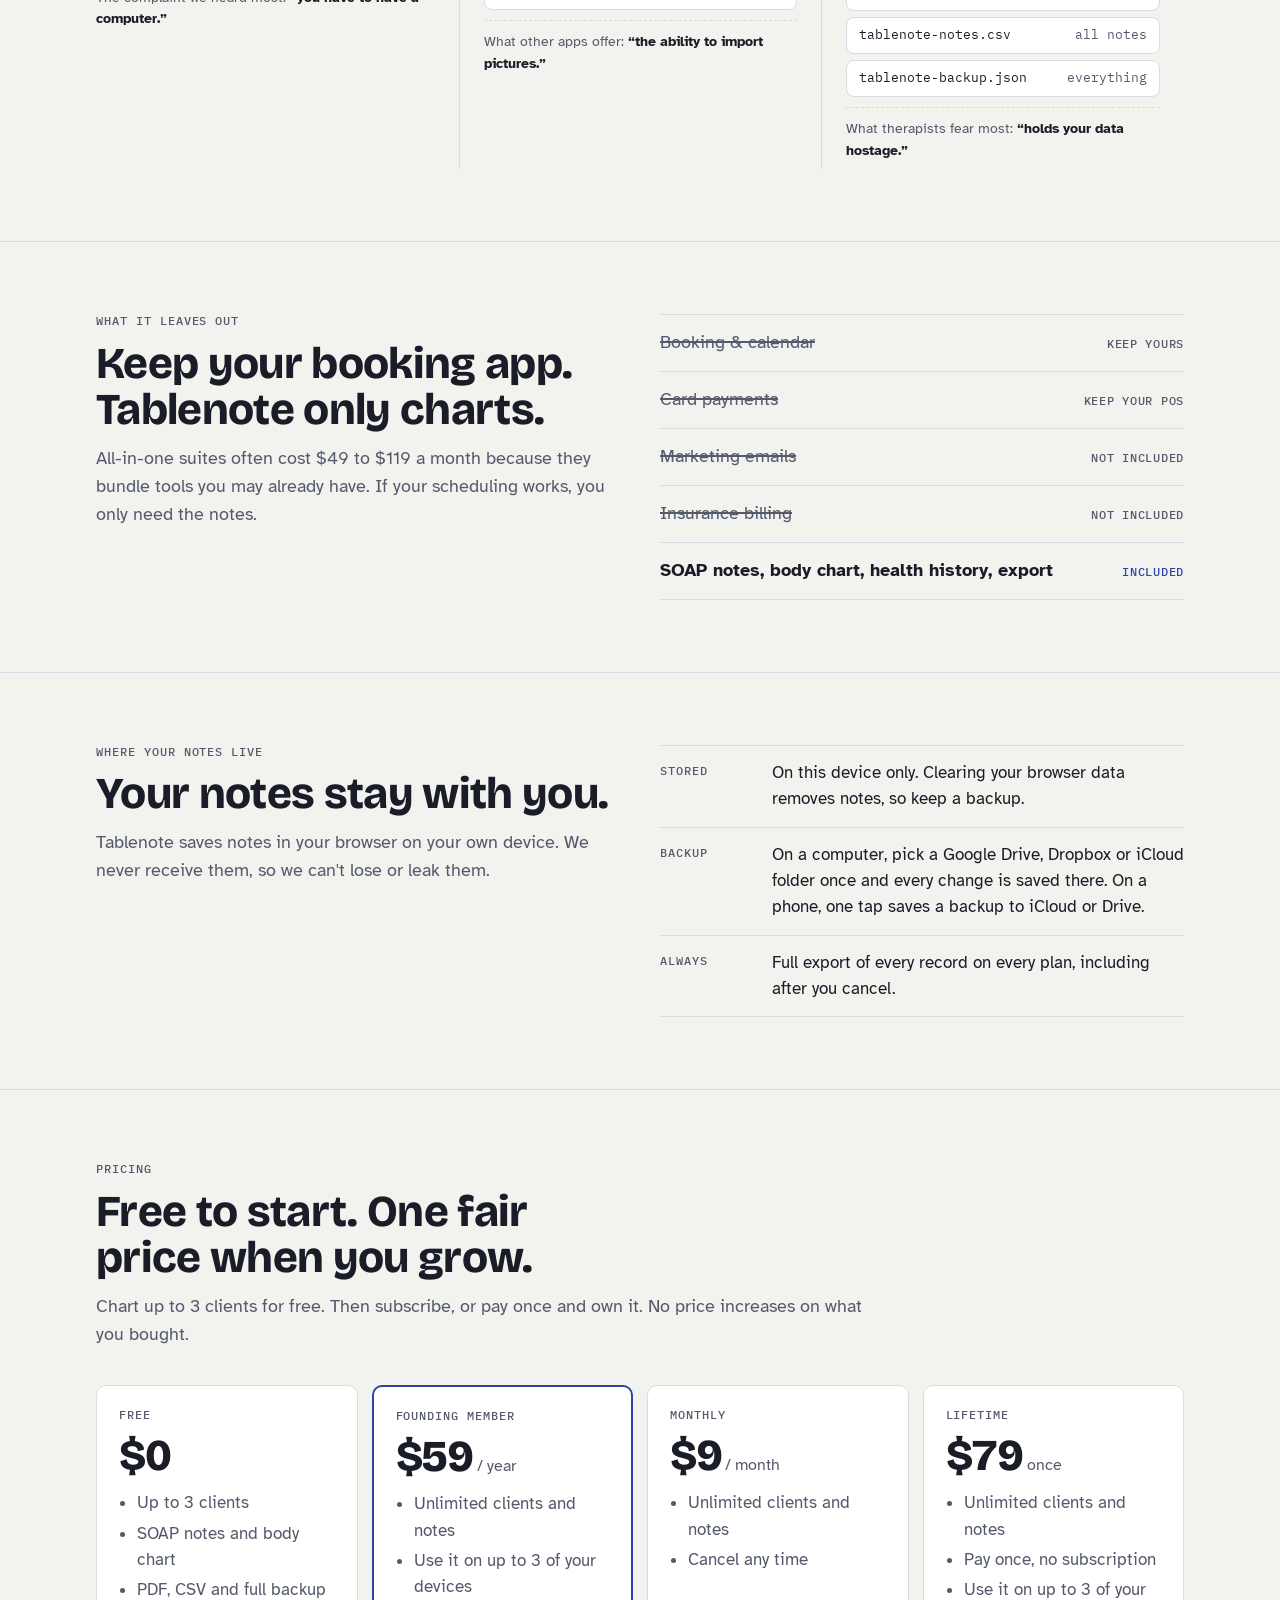
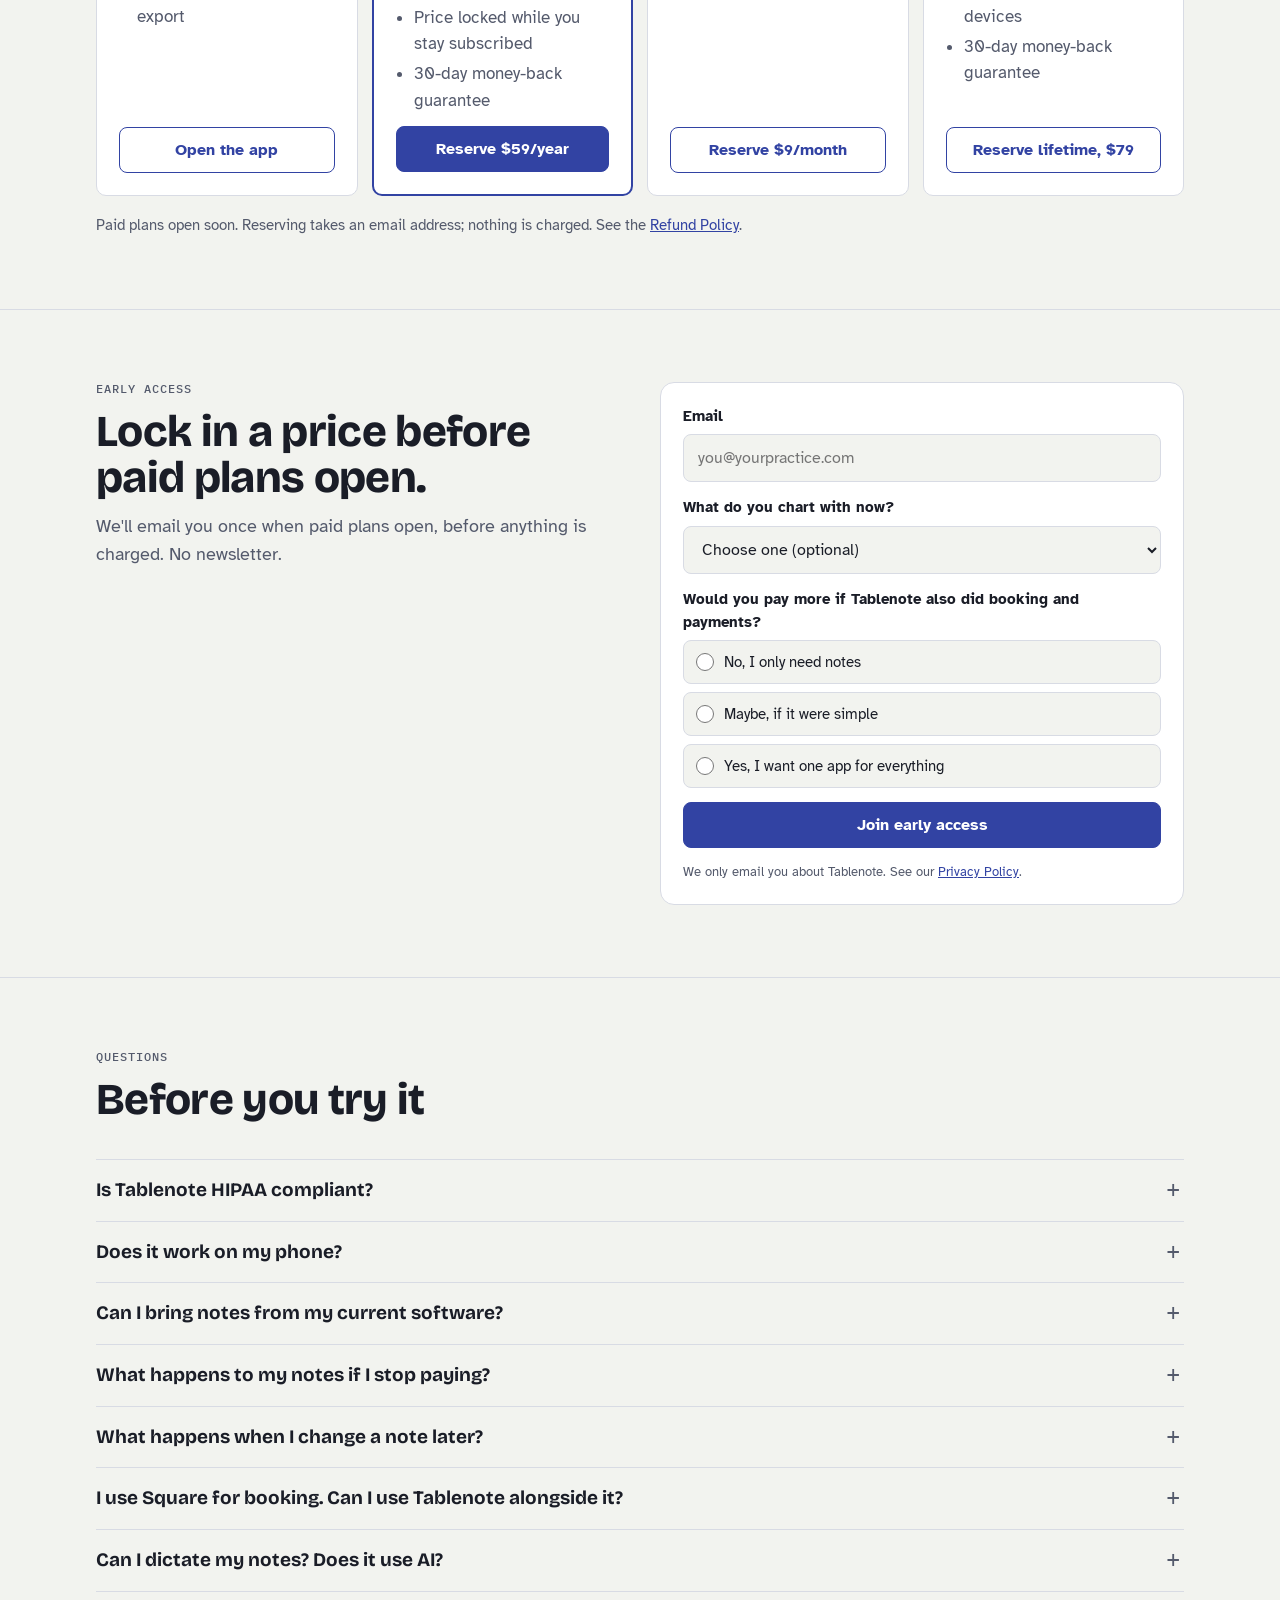
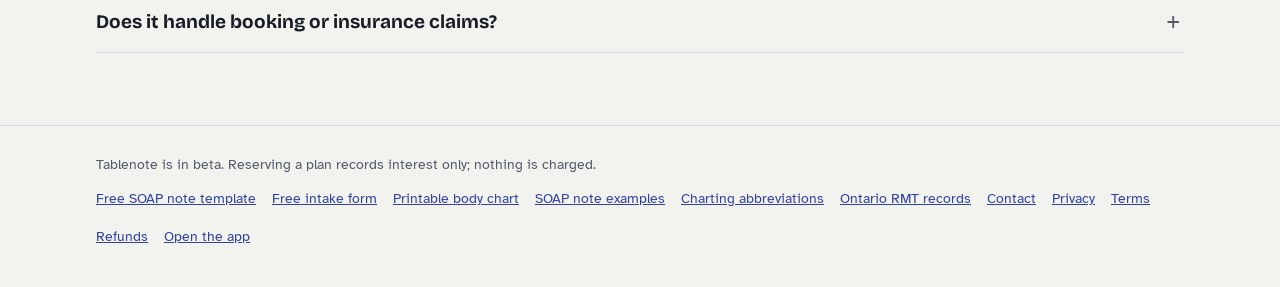
==== commit ed3f2d55: "Add Ontario RMT record keeping guide Co-Authored-By: Claude <noreply@anthropic.com>" ====
--- a/index.html
+++ b/index.html
@@ -390,7 +390,7 @@
 <footer>
   <div class="wrap">
     <span>Tablenote is in beta. Reserving a plan records interest only; nothing is charged.</span>
-    <span class="row" style="display:flex;gap:16px;flex-wrap:wrap"><a href="soap-note-template.html">Free SOAP note template</a><a href="massage-intake-form.html">Free intake form</a><a href="massage-body-chart.html">Printable body chart</a><a href="massage-soap-note-examples.html">SOAP note examples</a><a href="massage-charting-abbreviations.html">Charting abbreviations</a><a href="contact.html">Contact</a><a href="privacy.html">Privacy</a><a href="terms.html">Terms</a><a href="refund.html">Refunds</a><a href="app/">Open the app</a></span>
+    <span class="row" style="display:flex;gap:16px;flex-wrap:wrap"><a href="soap-note-template.html">Free SOAP note template</a><a href="massage-intake-form.html">Free intake form</a><a href="massage-body-chart.html">Printable body chart</a><a href="massage-soap-note-examples.html">SOAP note examples</a><a href="massage-charting-abbreviations.html">Charting abbreviations</a><a href="ontario-rmt-record-keeping.html">Ontario RMT records</a><a href="contact.html">Contact</a><a href="privacy.html">Privacy</a><a href="terms.html">Terms</a><a href="refund.html">Refunds</a><a href="app/">Open the app</a></span>
   </div>
 </footer>
 
